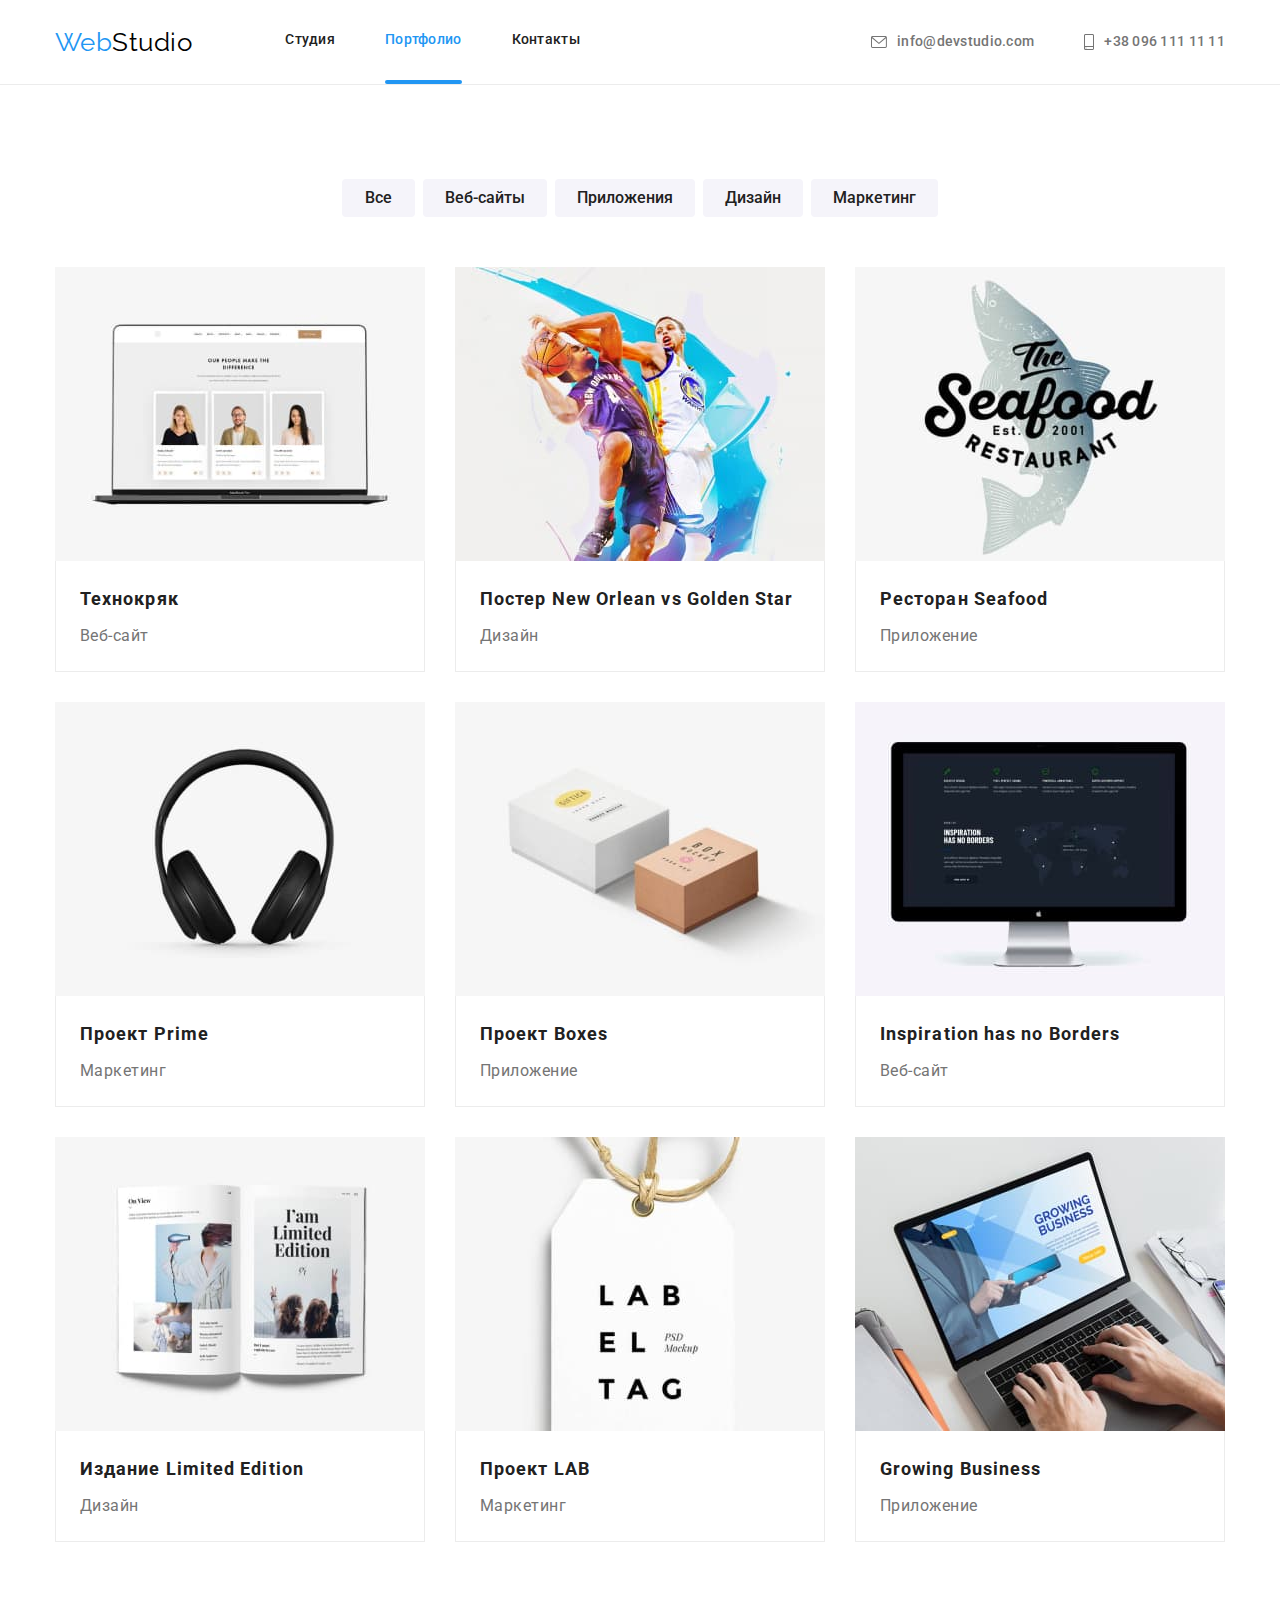
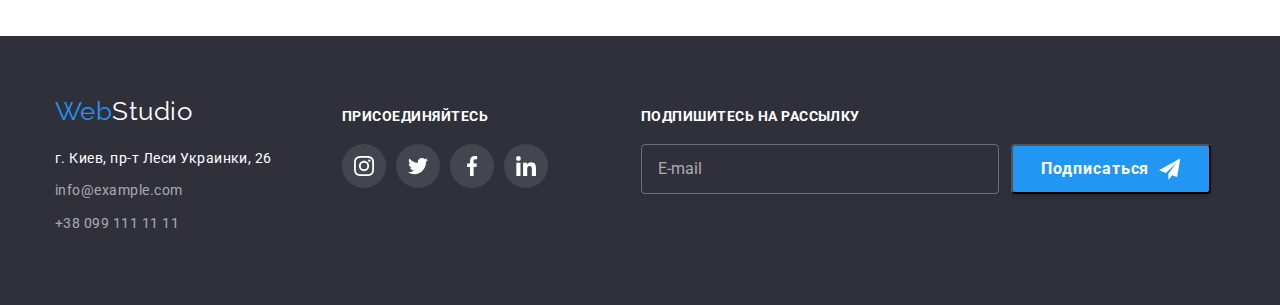
==== portfolio.html @ 1f120e7e "Добавляет исходные файлы и папки" ====
<!DOCTYPE html>
<html lang="ru">
<head>
    <meta charset="UTF-8">
    <meta http-equiv="X-UA-Compatible" content="IE=edge">
    <meta name="viewport" content="width=device-width, initial-scale=1.0">
    <title>Портфолио</title>
    <link href="https://fonts.googleapis.com/css2?family=Raleway:wght@700&family=Roboto:wght@400;500;700;900&display=swap" rel="stylesheet">
    <link rel="stylesheet" href="https://cdnjs.cloudflare.com/ajax/libs/modern-normalize/1.0.0/modern-normalize.min.css">
    <link rel="stylesheet" href="./css/styles.css">
</head>
<body>
    <!--Шапка сайта-->
    <header class="header">
        <div class="container top-line">
            <nav class="nav">
                <a href="./index.html" class="logo link">
                    Web<span class="accent">Studio</span>
                </a>
                <ul class="site-nav list">
                    <li class="item"><a class="link" href="./index.html">Студия</a></li>
                    <li class="item current"><a class="link current" href="./portfolio.html">Портфолио</a></li>
                    <li class="item"><a class="link" href="">Контакты</a></li>
                </ul>
            </nav>
            <ul class="contacs-nav list">
                <li class="item">
                    <a class="link" href="mailto:info@devstudio.com">
                        <svg class="envelope">
                            <use href="./images/icons.svg#icon-envelope"></use>
                        </svg>
                        info@devstudio.com
                    </a>
                </li>
                <li class="item">
                    <a class="link" href="tel:+380961111111">
                        <svg class="smartphone">
                            <use href="./images/icons.svg#icon-smartphone"></use>
                        </svg>
                        +38 096 111 11 11
                    </a>
                </li>
            </ul>
        </div>
    </header>
        <main>
            <section class="section section-portfolio">
                <div class="container">
                    <!--Фильтры-->
                    <ul class="list-buttons">
                        <li class="item"><button class="button-portfolio" type="button">Все</button></li>
                        <li class="item"><button class="button-portfolio" type="button">Веб-сайты</button></li>
                        <li class="item"><button class="button-portfolio" type="button">Приложения</button></li>
                        <li class="item"><button class="button-portfolio" type="button">Дизайн</button></li>
                        <li class="item"><button class="button-portfolio" type="button">Маркетинг</button></li>
                    </ul>
                    <!--Портфолио-->
                    <ul class="list-img">
                        <li class="item">
                            <div class="picture-and-overlay">
                                <img class="picture" src="./images/portfolio/img7.jpg" alt="Экран ноутбука с сайтом" width="370" height="294">
                                <p class="overlay">Технокряк это современная площадка распространения коронавируса. Компании используют эту платформу для цифрового шпионажа и атак на защищённые сервера конкурентов.</p>
                            </div>
                            <div class="title-text">
                                <h3 class="title">Технокряк</h3>
                                <p class="text">Веб-сайт</p>
                            </div>  
                        </li>
                        <li class="item">
                            <div class="picture-and-overlay">
                                <img class="picture" src="./images/portfolio/img8.jpg" alt="Постер" width="370" height="294"> 
                                <p class="overlay">Lorem ipsum, dolor sit amet consectetur adipisicing elit. Natus distinctio eaque cumque, eum necessitatibus architecto libero cupiditate, esse itaque optio, maxime fugit quaerat sint non dolore tenetur. Ipsum, mollitia magni?</p>
                            </div>
                            <div class="title-text">
                                <h3 class="title">Постер New Orlean vs Golden Star</h3>
                                <p class="text">Дизайн</p>
                            </div>
                        </li>
                        <li class="item">
                            <div class="picture-and-overlay">
                                <img class="picture" src="./images/portfolio/img9.jpg" alt="Логотип ресторана Seefood" width="370" height="294">
                                <p class="overlay">Lorem ipsum dolor sit amet consectetur adipisicing elit. Nostrum nisi eaque delectus consequuntur aliquam quam totam numquam mollitia? Eligendi eum consequatur ratione soluta deserunt commodi dolor sapiente tenetur. Aut, vitae!</p>
                            </div>
                            <div class="title-text">
                                <h3 class="title">Ресторан Seafood</h3>
                                <p class="text">Приложение</p>
                            </div>
                        </li>
                        <li class="item">
                            <div class="picture-and-overlay">
                                <img class="picture" src="./images/portfolio/img10.jpg" alt="Наушники" width="370" height="294">
                                <p class="overlay">Lorem ipsum dolor sit amet, consectetur adipisicing elit. Animi corporis sint quibusdam aut alias quidem, neque, obcaecati dolorem possimus vitae consequatur dolore mollitia porro reprehenderit inventore! Quam maxime consequatur et!</p>
                            </div>
                            <div class="title-text">
                                <h3 class="title">Проект Prime</h3>
                                <p class="text">Маркетинг</p>
                            </div>
                        </li>
                        <li class="item">
                            <div class="picture-and-overlay">
                                <img class="picture" src="./images/portfolio/img11.jpg" alt="Две коробки" width="370" height="294">
                                <p class="overlay">Lorem, ipsum dolor sit amet consectetur adipisicing elit. Officia animi quibusdam voluptatibus hic suscipit reiciendis consequatur. Facere, dolore. Assumenda, facere! Laborum molestias deserunt ea consequuntur, error nobis quo explicabo laboriosam!</p>
                            </div>
                            <div class="title-text">
                                <h3 class="title">Проект Boxes</h3>
                                <p class="text">Приложение</p>
                            </div>
                        </li>
                        <li class="item">
                            <div class="picture-and-overlay">
                                <img class="picture" src="./images/portfolio/img12.jpg" alt="Экран монитора с сайтом" width="370" height="294">
                                <p class="overlay">Lorem ipsum dolor sit amet consectetur adipisicing elit. Nisi ipsa maiores deserunt nostrum nihil aperiam iste earum, quisquam corrupti exercitationem esse laudantium ratione adipisci officia assumenda quasi eum, nesciunt explicabo.</p>
                            </div>
                            <div class="title-text">
                                <h3 class="title" lang="en">Inspiration has no Borders</h3>
                                <p class="text">Веб-сайт</p>
                            </div>
                        </li>
                        <li class="item">
                            <div class="picture-and-overlay">
                                <img  class="picture" src="./images/portfolio/img13.jpg" alt="Открытый журнал" width="370" height="294">
                                <p class="overlay">Lorem ipsum dolor sit amet consectetur, adipisicing elit. Suscipit sit perspiciatis aliquid a consectetur molestiae saepe eos, quis velit nostrum minima voluptas dignissimos obcaecati ipsum autem reiciendis recusandae possimus dolorem.</p>
                            </div>
                            <div class="title-text">
                                <h3 class="title">Издание Limited Edition</h3>
                                <p class="text">Дизайн</p>
                            </div>
                        </li>
                        <li class="item">
                            <div class="picture-and-overlay">
                                <img class="picture" src="./images/portfolio/img14.jpg" alt="Бирка с логотипом проекта LAB" width="370" height="294">
                                <p class="overlay">Lorem ipsum dolor sit amet, consectetur adipisicing elit. Error qui velit consequuntur cum quaerat blanditiis odio nam assumenda est vitae! Quasi, blanditiis totam laborum ea nobis libero alias. Veritatis, repellendus.</p>
                            </div>
                            <div class="title-text">
                                <h3 class="title">Проект LAB</h3>
                                <p class="text">Маркетинг</p>
                            </div>
                        </li>
                        <li class="item">
                            <div class="picture-and-overlay">
                                <img class="picture" src="./images/portfolio/img15.jpg" alt="Ноутбук с открытым приложением" width="370" height="294">
                                <p class="overlay">Lorem ipsum, dolor sit amet consectetur adipisicing elit. Fuga, repellat, similique eius eaque quisquam fugit unde quod ab nobis vitae eligendi minima quae excepturi ullam nulla! Earum dignissimos aut ad.</p>
                            </div>
                            <div class="title-text">
                                <h3 class="title">Growing Business</h3>
                                <p class="text">Приложение</p>
                            </div>
                        </li>
                    </ul>
                </div>
            </section>
        </main> 
        <footer class="site-footer">
            <div class="container">
                <div class="logo-address">
                    <a href="./index.html" class="logo-footer link">
                        Web<span class="accent">Studio</span>
                    </a>
                    <address>
                        <ul class="address list">
                            <li class="text">г. Киев, пр-т Леси Украинки, 26</li>
                            <li><a class="link" href="mailto:info@example.com">info@example.com</a></li>
                            <li><a class="link" href="tel:+380991111111">+38 099 111 11 11</a></li>
                        </ul>
                    </address>
                </div>    
                <div class="social-footer">
                    <p class="text">ПРИСОЕДИНЯЙТЕСЬ</p>
                    <ul class="list">
                        <li class="item-footer-social">
                            <a class="footer-social" href="">
                                <svg class="footer-social-icon">
                                    <use href="./images/icons.svg#icon-instagram"></use>
                                </svg>
                            </a>
                        </li>
                        <li class="item-footer-social">
                            <a class="footer-social" href="">
                                <svg class="footer-social-icon">
                                    <use href="./images/icons.svg#icon-twitter"></use>
                                </svg>
                            </a>
                        </li>
                        <li class="item-footer-social">
                            <a class="footer-social" href="">
                                <svg class="footer-social-icon">
                                    <use href="./images/icons.svg#icon-facebook"></use>
                                </svg>
                            </a>
                        </li>
                        <li class="item-footer-social">
                            <a class="footer-social" href="">
                                <svg class="footer-social-icon">
                                    <use href="./images/icons.svg#icon-linkedin"></use>
                                </svg>
                            </a>
                        </li>
                    </ul>
                </div>
                <div class="subscription">
                    <p class="text">ПОДПИШИТЕСЬ НА РАССЫЛКУ</p>
                    <form class="form-footer">
                        <input class="footer-input" type="email" name="email" placeholder="E-mail"/>
                        <button type="submit" class="button-footer-submit">Подписаться
                            <svg class="send" width="24px" height="24px">
                                <use href="./images/icons.svg#icon-send"></use>
                            </svg>
                        </button>
                    </form> 
                </div>
            </div>
        </footer>
</body>
</html>
---- css/styles.css ----
:root {
    --title-text-color: #212121;
    --primary-text-color: #757575;
}
body {
    background: #FFFFFF;
    color: var(--primary-text-color);
    font-family: Roboto, sans-serif; 
    letter-spacing: 0.03em;
}
.link {
    text-decoration: none;
}
.list, .list-buttons, .list-img {
    padding: 0;
    margin: 0;
    list-style: none;
}
.container{
    width: 1200px;
    padding-left: 15px;
    padding-right: 15px;
    margin-left: auto;
    margin-right: auto;
}
.header{
    border-bottom: 1px solid #ECECEC;
}
.visualy-hidden {
    position: absolute !important;
    clip: rect(1px 1px 1px 1px);
    clip: rect(1px, 1px, 1px, 1px);
    padding: 0 !important;
    border: 0 !important;
    height: 1px !important;
    width: 1px !important;
    overflow: hidden; 
}
/*Логотип */
.logo {
    margin-right: 93px;
    
    color: #2196F3;
    font-family: Raleway, sans-serif;
    font-size: 26px;
    line-height: 1.19;
}
.logo .accent{
    color: #000000;
}
/* Навигация сайта */
.top-line, .nav {
    display: flex;
    align-items: center;
}
.site-nav,
.contacs-nav {
    display: flex;
    margin-left: auto;
}
.site-nav .item:not(:last-child),
.contacs-nav .item:not(:last-child) {
    margin-right: 50px;
}
.site-nav .link{
    display: block;
    padding-top: 32px;
    padding-bottom: 32px;

    color: var(--title-text-color);
    font-weight: 500;
    font-size: 14px;
    line-height: 1.14;
    letter-spacing: 0.02em;

    transition: color 250ms cubic-bezier(0.4, 0, 0.2, 1);
}
.contacs-nav .link {
    display: flex;
    align-items: center;
    padding-top: 32px;
    padding-bottom: 32px;

    color: var(--primary-text-color);
    font-weight: 500;
    font-size: 14px;
    line-height: 1.14;
    letter-spacing: 0.02em;

    transition: color 250ms cubic-bezier(0.4, 0, 0.2, 1);
}
.envelope{
    width: 16px;
    height: 12px;
    margin-right: 10px;
    fill: #757575;
    transition: fill 250ms cubic-bezier(0.4, 0, 0.2, 1);
}
.smartphone{
    width: 10px;
    height: 16px;
    margin-right: 10px;
    fill: #757575;
    transition: fill 250ms cubic-bezier(0.4, 0, 0.2, 1);
}
.contacs-nav .link:hover .envelope,
.contacs-nav .link:focus .envelope,
.contacs-nav .link:hover .smartphone,
.contacs-nav .link:focus .smartphone {
    fill: #2196F3;
}
.site-nav .link:hover,
.site-nav .link:focus,
.contacs-nav .link:hover,
.contacs-nav .link:focus { 
    color: #2196F3;
}
.item.current::after{
    content: "";
    display: block;

    height: 4px;
    background: #2196F3;
    border-radius: 2px;
}
.site-nav .link.current {
    color: #2196F3;
} 
/* Герой */
.hero {
    background-color: #C4C4C4;
    height: 600px;
    max-width: 1600px;
    text-align: center;
    margin-left: auto;
    margin-right: auto;
    padding-top: 200px;
    padding-bottom: 200px;
    background-image: linear-gradient(
        to right,
        rgba(47, 48, 58, 0.4),
        rgba(47, 48, 58, 0.4)
    ), url(../images/hero.jpg);
    
    background-position: center;
    background-repeat: no-repeat;
    background-size: cover;
}
.hero-title {
    color: #FFFFFF;
    font-weight: 900;
    font-size: 44px;
    line-height: 1.36;
    letter-spacing: 0.06em;
    text-transform: uppercase;
    margin-top: 0px;
    margin-bottom: 30px;
}
/* Секции */
.section{
    padding-top: 94px;
    padding-bottom: 94px;
}
/* Секции главной страницы */
.section-features{
    padding-bottom: 47px;
}
.section-job{
    padding-top: 47px;
}
.section-features .list,
.section-job .list,
.section-team .list,
.section-clients .list{
    display: flex;
}
.section-features .item:not(:last-child),
.section-job .item:not(:last-child),
.section-team .item:not(:last-child),
.section-clients .item:not(:last-child)  {
        margin-right: 30px;
}
.section-features .icon{
    height: 120px;
    background-color: #F5F4FA;
    border-radius: 4px;
    margin-right: 0;
    margin-bottom: 30px;
}
.icon {
    display: flex;
    justify-content: center;
    align-items: center;
}
.icon-img{
    width: 70px;
    height: 70px;
}
.section-features .title {
    color: var(--title-text-color);
    font-weight: 700;
    font-size: 14px;
    line-height: 1.14;
    text-transform: uppercase;
    margin-top: 0px;
    margin-bottom: 10px;
}
.section-features .text{
    font-size: 14px;
    line-height: 1.71;
    margin-top: 0px;
    margin-bottom: 0px;
}
.picture, .foto{
    display: block;
}
.section-job .title,
.section-team .title,
.section-clients .title{
    color: var(--title-text-color);
    font-size: 36px;
    line-height: 1.17;
    text-align: center;
    margin-top: 0px;
    margin-bottom: 50px;
}
.section-job .item {
    position: relative;
}
.section-job .description-job {
    width: 370px;
    background: rgba(47, 48, 58, 0.8);
    position: absolute;
    bottom: 0; 
}
.description-job .title {
    color: #FFFFFF;
    font-weight: 700;
    font-size: 14px;
    line-height: 1.14;
    text-transform: uppercase;
    text-align: center;
    padding-top: 27px;
    padding-bottom: 27px;
    margin-bottom: 0;
}
.section-team { 
    background-color: #F5F4FA;
}
.section-team .item {
    background-color: #FFFFFF;
    box-shadow: 0px 1px 3px rgba(0, 0, 0, 0.12), 0px 1px 1px rgba(0, 0, 0, 0.14), 0px 2px 1px rgba(0, 0, 0, 0.2);
    border-radius: 0px 0px 4px 4px;
}
.description-foto{
    padding-top: 30px;
    padding-bottom: 30px;
}
.section-team .name{
    color: var(--title-text-color);
    font-weight: 500;
    font-size: 16px;
    line-height: 1.19;
    margin-top: 0px;
    margin-bottom: 10px;
    text-align: center;
}
.section-team .text{
    font-size: 16px;
    line-height: 1.19;
    margin-top: 0px;
    margin-bottom: 16px;
    text-align: center;
}
.description-foto .list {
    display: flex;
    justify-content: center;
}
.social{
    display: inline-flex;
    justify-content: center;
    align-items: center;
    width: 44px;
    height: 44px;
    border-radius: 50%;

    transition: background-color 250ms cubic-bezier(0.4, 0, 0.2, 1);
}
.social-icon {
    width: 20px;
    height: 20px;
    fill: #AFB1B8;

    transition: fill 250ms cubic-bezier(0.4, 0, 0.2, 1);
}
.item-social:not(:last-child) {
    margin-right: 10px;
}
.social:hover,
.social:focus{
    background-color: #2196F3;
}
.social:hover .social-icon,
.social:focus .social-icon {
    fill: #FFFFFF;
}
.section-clients .item{
    width: 170px;
    height: 92px;

    border: 1px solid #AFB1B8;
    box-sizing: border-box;
    border-radius: 4px;

    display: flex;
    justify-content: center;
    align-items: center;

    transition: fill 250ms cubic-bezier(0.4, 0, 0.2, 1),
    border 250ms cubic-bezier(0.4, 0, 0.2, 1);
}
.section-clients .link {
    display: flex;
    justify-content: center;
    align-items: center;
    width: 170px;
    height: 92px;
}
.section-clients .icon-logo{
    width: 106px;
    height: 60px;
    fill: #AFB1B8;

    transition: fill 250ms cubic-bezier(0.4, 0, 0.2, 1);
}
.section-clients .item:hover,
.section-clients .item:focus {
    border: 1px solid #2196F3;
    fill: #2196F3;
}
.section-clients .link:hover .icon-logo,
.section-clients .link:focus .icon-logo {
    fill: #2196F3;
}
/* Секции страницы Порфолио */
.list-buttons {
    display: flex;
    justify-content: center;
    margin-bottom: 50px;
}
.list-buttons .item:not(:last-child) {
    margin-right: 8px;
}
.list-img {
    display: flex;
    flex-wrap: wrap;
    margin-left: -30px;
    margin-top: -30px; 
}
.list-img .item {
    width: 370px;
    flex-basis: calc(100% / 3 - 30px);
    margin-left: 30px;
    margin-top: 30px;
    transition: box-shadow 250ms cubic-bezier(0.4, 0, 0.2, 1);
}
.list-img .item:hover {
    box-shadow: 0px 4px 4px rgba(0, 0, 0, 0.25);
}
.title-text{
    border: 1px solid #ECECEC;
    border-top: 0;
    padding: 20px 24px 20px 24px;
}
.section-portfolio .title{
    color: var(--title-text-color);
    font-size: 18px;
    line-height: 2;
    letter-spacing: 0.06em;
    margin-top: 0;
    margin-bottom: 4px;
}
.section-portfolio .text{
    font-size: 16px;
    line-height: 1.87;
    margin-top: 0px;
    margin-bottom: 0;
}
.picture-and-overlay {
    position: relative;
    overflow: hidden;
}
.overlay {
    position: absolute;
    top: 0;
    left: 0;
    background: rgba(33, 150, 243, 0.9);
    font-size: 18px;
    line-height: 1.56;
    color: #FFFFFF;
    width: 100%;
    height: 100%;
    padding: 63px 24px;
    margin: 0;
    overflow: auto;
    opacity: 0;
    transform: translateY(100%);
    transition: transform 250ms cubic-bezier(0.4, 0, 0.2, 1);
}
.list-img .item:hover .overlay {
    transform: translateY(0%);
    opacity: 1;
}   
/* Кнопки */
.button {
    cursor: pointer;
    color: #FFFFFF;
    background-color: #2196F3;
    font-weight: 700;
    font-size: 16px;
    line-height: 1.87;
    letter-spacing: 0.06em;
    border: 0px;
    box-shadow: 0px 4px 4px rgba(0, 0, 0, 0.15);
    border-radius: 4px;
    padding: 10px 32px;
    min-width: 200px;

    transition: background-color 250ms cubic-bezier(0.4, 0, 0.2, 1);
}
.button:hover,
.button:focus {
    background-color:  #188CE8;
}
.button-portfolio {
    cursor: pointer;
    color: var(--title-text-color);
    background-color: #F5F4FA;
    font-family: inherit;
    font-weight: 500;
    font-size: 16px;
    line-height: 1.62;
    text-align: center;
    border: 0px;
    border-radius: 4px;
    padding: 6px 22px;
    min-width: 73px;

    transition: background-color 250ms cubic-bezier(0.4, 0, 0.2, 1),
    color 250ms cubic-bezier(0.4, 0, 0.2, 1),
    box-shadow 250ms cubic-bezier(0.4, 0, 0.2, 1);
}
.button-portfolio:hover,
.button-portfolio:focus{
    background-color: #2196F3;
    color: #FFFFFF;
    box-shadow: 0px 3px 1px rgba(0, 0, 0, 0.1), 0px 1px 2px rgba(0, 0, 0, 0.08), 0px 2px 2px rgba(0, 0, 0, 0.12);
}
.button-footer-submit {
    cursor: pointer;
    display: flex;
    align-items: center;
    margin-left: 12px;
    padding: 10px 28px;
    width: 200px;
    height: 50px;
    font-weight: bold;
    font-size: 16px;
    line-height: 1.87;
    letter-spacing: 0.06em;
    text-align: center;
    color: #FFFFFF;
    background: #2196F3;
    box-shadow: 0px 4px 4px rgba(0, 0, 0, 0.15);
    border-radius: 4px;
    min-width: 200px;
}
.button-footer-submit .send {
    margin-left: 10px;
}
.modal-form-button {
    align-self: center;
    width: 200px;
    height: 50px;
    background: #2196F3;
    border-radius: 4px;
    border: 0;

    font-weight: bold;
    font-size: 16px;
    line-height: 1.87;
    letter-spacing: 0.06em;
    color: #FFFFFF;
}
.modal-form-button:hover {
    cursor: pointer;
    background: #188CE8;
    box-shadow: 0px 4px 4px rgba(0, 0, 0, 0.15);
}
/* Подвал */
.site-footer {
    background-color: #2F303A;
    padding-top: 60px;
    padding-bottom: 60px;
}
.logo-footer{
    color: #2196F3;
    font-family: Raleway;
    font-size: 26px;
    line-height: 1.19;
    display: inline-block;
    margin-bottom: 20px;
}
.logo-footer .accent{
    color: #FFFFFF;
}
.address .text{
    color: #FFFFFF;
    font-style: normal;
    font-size: 14px;
    line-height: 1.71;
    margin-bottom: 9px;
}
.address .link {
    color: #FFFFFF99;
    font-style: normal;
    font-size: 14px;
    line-height: 1.71;
    display: inline-block;
    margin-bottom: 9px;

    transition: color 250ms cubic-bezier(0.4, 0, 0.2, 1);
}
.address .last{
    margin-bottom: 0px;
}
.address .link:hover,
.address .link:focus { 
    color: #2196F3;
}
.site-footer .container{
    display: flex;
    align-items: flex-start;
}
.logo-address{
    margin-right: 70px;
}
.social-footer {
    margin-right: 93px;
}
.social-footer .text,
.subscription .text {
    font-weight: bold;
    font-size: 14px;
    line-height: 16px;
    text-transform: uppercase;
    color: #FFFFFF;
    margin-top: 12px;
    margin-bottom: 20px;
}
.social-footer .list{
    display: flex;
    justify-content: center;
    align-items: center;
}
.item-footer-social:not(:last-child) {
    margin-right: 10px;
}
.footer-social{
    display: inline-flex;
    justify-content: center;
    align-items: center;
    width: 44px;
    height: 44px;
    border-radius: 50%;
    background: rgba(255, 255, 255, 0.1);

    transition: background-color 250ms cubic-bezier(0.4, 0, 0.2, 1);
}
.footer-social-icon {
    width: 20px;
    height: 20px;
    fill: #FFFFFF;
}
.footer-social:hover,
.footer-social:focus{
    background-color: #2196F3;
}
.form-footer {
    display: flex;
}
.footer-input {
    color: white;
    width: 358px;
    height: 50px;
    border: 1px solid rgba(255, 255, 255, 0.3);
    border-radius: 4px;
    background-color: transparent;
    padding-top: 15px;
    padding-left: 16px;
    padding-bottom: 15px;
}
.footer-input::placeholder {
    color: rgba(255, 255, 255, 0.6);
    font-size: 16px;
    line-height: 1.25;
}
/* Модальное окно */
.backdrop {
    position: fixed;
    top: 0;
    left: 0;
    width: 100vw;
    height: 100vh;
    z-index: 100;
    background: rgba(0, 0, 0, 0.2);
    opacity: 0;
    visibility: hidden;
    pointer-events: none;

    transition: opacity 250ms linear,
    visibility 250ms linear;
} 
.is-hidden {
    opacity: 1;
    visibility: visible;
    pointer-events: auto;
}
.modal-window {
    position: absolute;
    top: 50%;
    left: 50%;
    transform: translate(-50%, -50%);
    width: 528px;
    height: 581px;
    background: #FFFFFF;
    box-shadow: 0px 1px 3px rgba(0, 0, 0, 0.12), 0px 1px 1px rgba(0, 0, 0, 0.14), 0px 2px 1px rgba(0, 0, 0, 0.2);
    border-radius: 4px;
    padding: 40px;
}   
.modal-button {
    position: absolute;
    top: 8px;
    right: 8px;
    width: 30px;
    height: 30px;
    background: #FFFFFF;
    border: 1px solid rgba(0, 0, 0, 0.1);
    border-radius: 50%;
    box-sizing: border-box;
    padding: 0;
}
.modal-button:hover {
    cursor: pointer;
}
.icon-close {
    position: absolute;
    top: 50%;
    left: 50%;
    transform: translate(-50%, -50%);

    transition: fill 250ms cubic-bezier(0.4, 0, 0.2, 1);
}
.modal-button:hover .icon-close {
    fill:  #2196F3;
}
.modal-window-text {
    font-weight: bold;
    font-size: 20px;
    line-height: 1.15;
    text-align: center;
    color: #212121;
    margin-top: 0;
    margin-bottom: 12px;
}
.modal-form {
    display: flex;
    flex-direction: column;
}
.modal-label {
    font-size: 12px;
    line-height: 1.17;
    color: #757575;
    margin-bottom: 10px;
}
.modal-input-and-icon {
    position: relative;
    display: block;
    margin-top: 4px;
}
.modal-input {
    width: 100%;
    height: 40px;
    border: 1px solid rgba(33, 33, 33, 0.2);
    border-radius: 4px;
    padding-left: 42px;

    transition: border-color 250ms cubic-bezier(0.4, 0, 0.2, 1);
}
.modal-input:focus {
    border-color: #2196F3;
    outline: none;
}
.modal-icon {
    position: absolute;
    top: 50%;
    left: 15px;
    transform: translateY(-50%);

    transition: fill 250ms cubic-bezier(0.4, 0, 0.2, 1);
}
.modal-input:focus + .modal-icon {
    fill: #2196F3;
}
/* Валидация
.modal-input:required:focus:valid {
    border-color: green;
}
.modal-input:required:focus:invalid {
    border-color: red;
}*/
.modal-message {
    width: 100%;
    height: 120px;
    border: 1px solid rgba(33, 33, 33, 0.2);
    border-radius: 4px;
    resize: none;
    padding: 12px 16px;
    margin-top: 4px;
}
.modal-message::placeholder {
    font-size: 14px;
    line-height: 1.14;
    letter-spacing: 0.01em;
    color: rgba(117, 117, 117, 0.5);
}
.modal-message:focus {
    border-color: #2196F3;
    outline: none;
}
.modal-label-checkbox {
    position: relative;
    cursor: pointer;
    margin-top: 10px;
    margin-bottom: 20px;
    margin-right: auto;
    margin-left: auto;

    font-size: 14px;
    line-height: 1.71;
    color: #757575;

}
.checkbox-square {
    display: inline-block;
    vertical-align: middle;

    transition: opacity 250ms cubic-bezier(0.4, 0, 0.2, 1),
    fill 250ms cubic-bezier(0.4, 0, 0.2, 1);
}
.checkbox-mark {
    position: absolute;
    top: 50%;
    transform: translateY(-50%);
    left: 0;
    opacity: 0;
    margin-right: 7px;

    transition: opacity 250ms cubic-bezier(0.4, 0, 0.2, 1);
} 
.modal-checkbox:checked + .modal-label-checkbox>.checkbox-mark {
    opacity: 1;
}

.modal-checkbox:checked + .modal-label-checkbox>.checkbox-square {
    opacity: 0;
}
.modal-checkbox:focus + .modal-label-checkbox>.checkbox-square {
    fill: #2196F3;
}
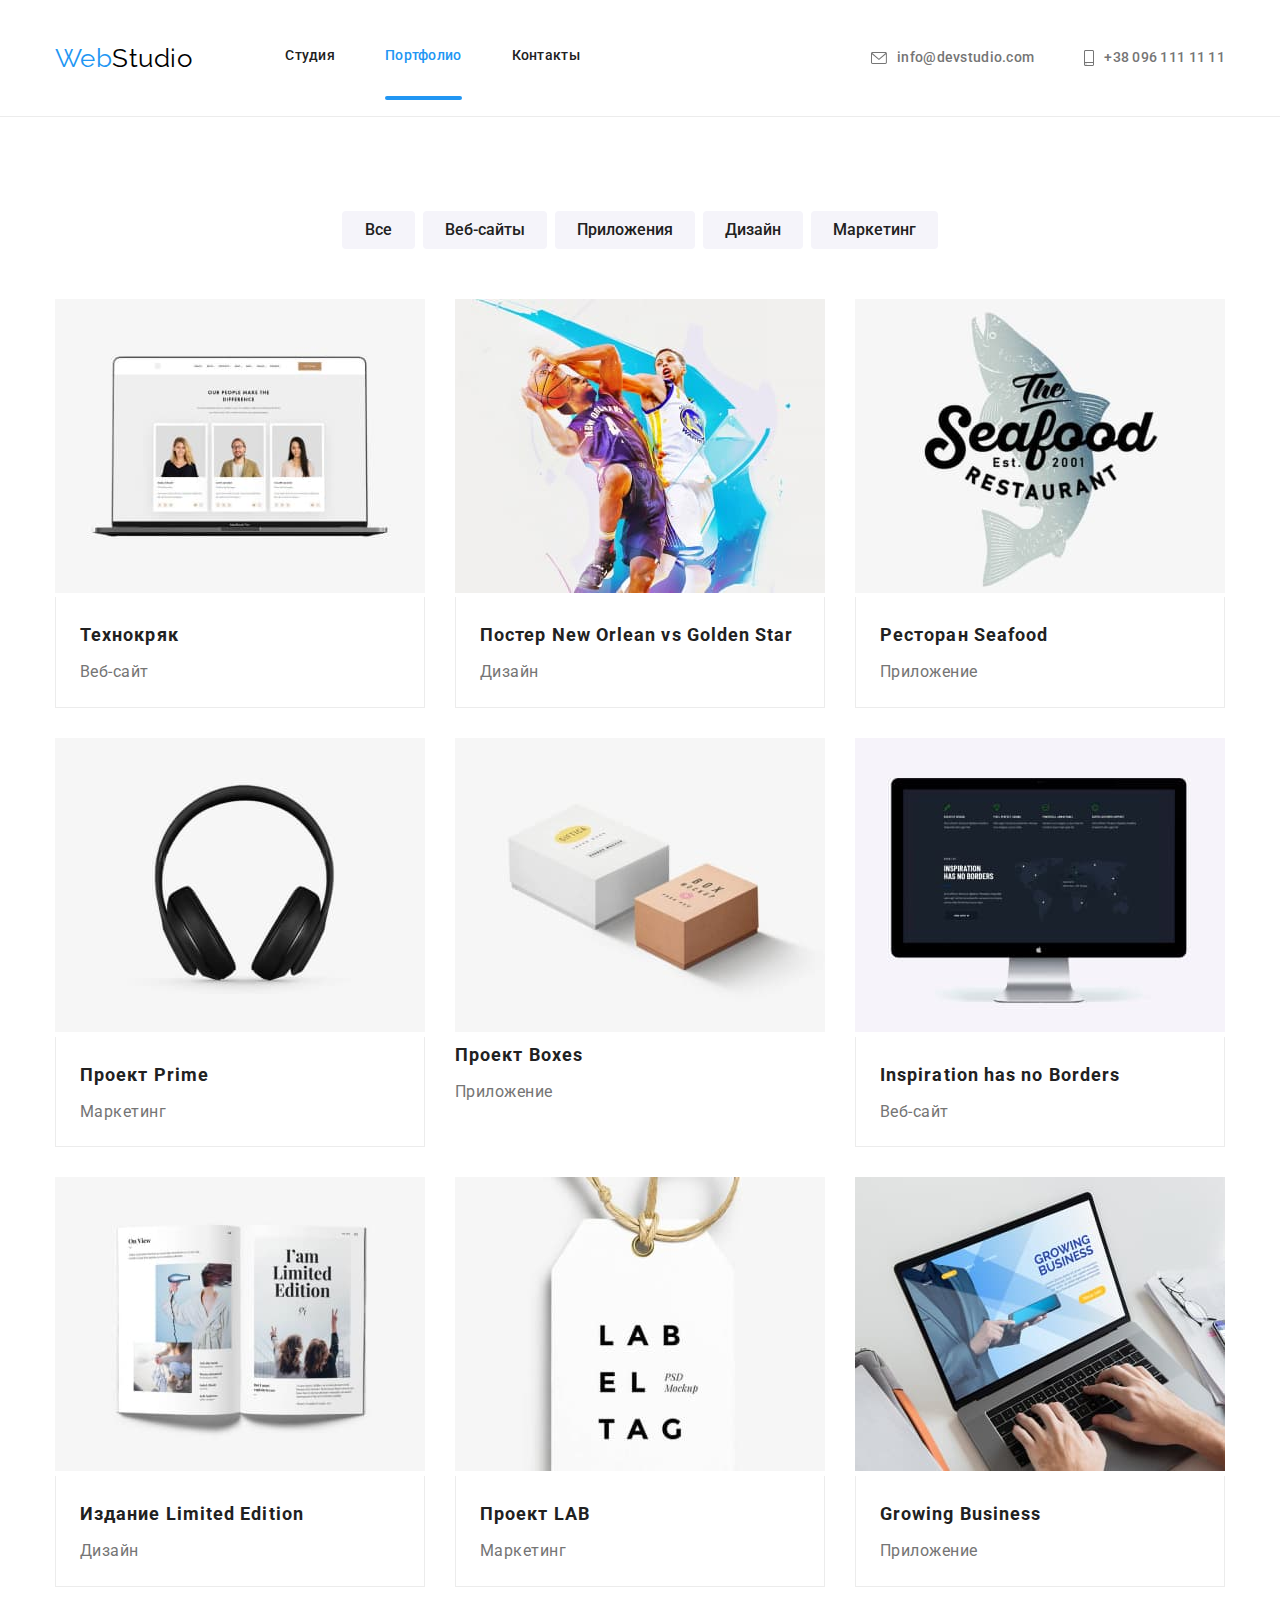
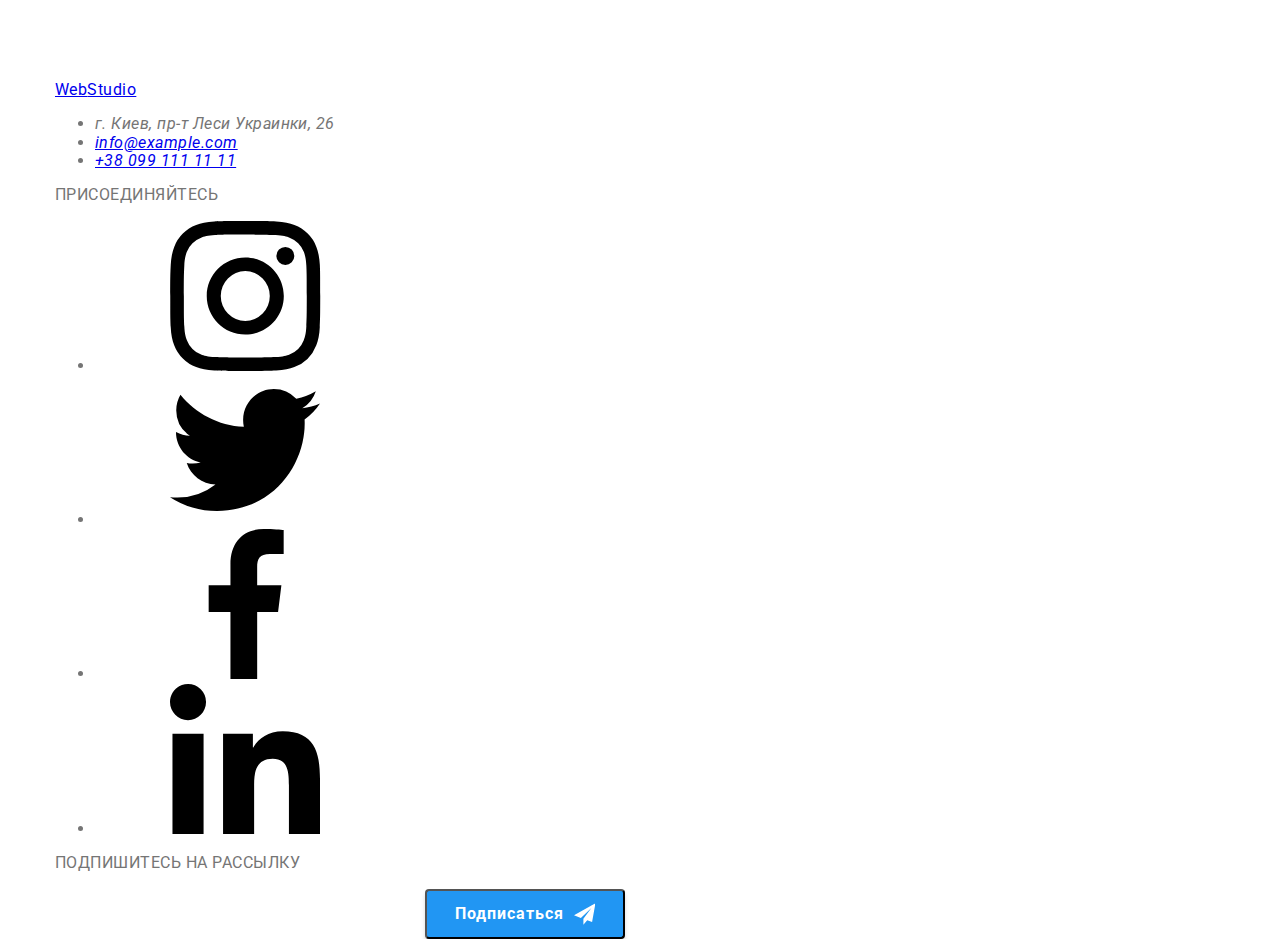
==== commit b5e5d70a: "Добавляет методологию БЄМ" ====
--- a/portfolio.html
+++ b/portfolio.html
@@ -12,29 +12,29 @@
 <body>
     <!--Шапка сайта-->
     <header class="header">
-        <div class="container top-line">
-            <nav class="nav">
-                <a href="./index.html" class="logo link">
-                    Web<span class="accent">Studio</span>
+        <div class="container header__container">
+            <nav class="header__nav">
+                <a href="./index.html" class="header__logo">
+                    Web<span class="header__logo--accent">Studio</span>
                 </a>
-                <ul class="site-nav list">
-                    <li class="item"><a class="link" href="./index.html">Студия</a></li>
-                    <li class="item current"><a class="link current" href="./portfolio.html">Портфолио</a></li>
-                    <li class="item"><a class="link" href="">Контакты</a></li>
+                <ul class="header__list">
+                    <li class="header__item"><a class="header__link" href="./index.html">Студия</a></li>
+                    <li class="header__item header__item--current"><a class="header__link header__link--current" href="./portfolio.html">Портфолио</a></li>
+                    <li class="header__item"><a class="header__link" href="">Контакты</a></li>
                 </ul>
             </nav>
-            <ul class="contacs-nav list">
-                <li class="item">
-                    <a class="link" href="mailto:info@devstudio.com">
-                        <svg class="envelope">
+            <ul class="header__list">
+                <li class="header__item">
+                    <a class="header__link header__link--color" href="mailto:info@devstudio.com">
+                        <svg class="header-icon">
                             <use href="./images/icons.svg#icon-envelope"></use>
                         </svg>
                         info@devstudio.com
                     </a>
                 </li>
-                <li class="item">
-                    <a class="link" href="tel:+380961111111">
-                        <svg class="smartphone">
+                <li class="header__item">
+                    <a class="header__link header__link--color" href="tel:+380961111111">
+                        <svg class="header-icon header-icon--size">
                             <use href="./images/icons.svg#icon-smartphone"></use>
                         </svg>
                         +38 096 111 11 11
@@ -44,106 +44,106 @@
         </div>
     </header>
         <main>
-            <section class="section section-portfolio">
+            <section class="section-portfolio">
                 <div class="container">
                     <!--Фильтры-->
-                    <ul class="list-buttons">
-                        <li class="item"><button class="button-portfolio" type="button">Все</button></li>
-                        <li class="item"><button class="button-portfolio" type="button">Веб-сайты</button></li>
-                        <li class="item"><button class="button-portfolio" type="button">Приложения</button></li>
-                        <li class="item"><button class="button-portfolio" type="button">Дизайн</button></li>
-                        <li class="item"><button class="button-portfolio" type="button">Маркетинг</button></li>
+                    <ul class="section-portfolio__list-buttons">
+                        <li class="section-portfolio__item--indent"><button class="section-portfolio__button" type="button">Все</button></li>
+                        <li class="section-portfolio__item--indent"><button class="section-portfolio__button" type="button">Веб-сайты</button></li>
+                        <li class="section-portfolio__item--indent"><button class="section-portfolio__button" type="button">Приложения</button></li>
+                        <li class="section-portfolio__item--indent"><button class="section-portfolio__button" type="button">Дизайн</button></li>
+                        <li class="section-portfolio__item--indent"><button class="section-portfolio__button" type="button">Маркетинг</button></li>
                     </ul>
                     <!--Портфолио-->
-                    <ul class="list-img">
-                        <li class="item">
-                            <div class="picture-and-overlay">
-                                <img class="picture" src="./images/portfolio/img7.jpg" alt="Экран ноутбука с сайтом" width="370" height="294">
-                                <p class="overlay">Технокряк это современная площадка распространения коронавируса. Компании используют эту платформу для цифрового шпионажа и атак на защищённые сервера конкурентов.</p>
-                            </div>
-                            <div class="title-text">
-                                <h3 class="title">Технокряк</h3>
-                                <p class="text">Веб-сайт</p>
+                    <ul class="section-portfolio__list">
+                        <li class="section-portfolio__item">
+                            <div class="section-portfolio__div--position">
+                                <img class="section-portfolio__picture" src="./images/portfolio/img7.jpg" alt="Экран ноутбука с сайтом" width="370" height="294">
+                                <p class="section-portfolio__overlay">Технокряк это современная площадка распространения коронавируса. Компании используют эту платформу для цифрового шпионажа и атак на защищённые сервера конкурентов.</p>
+                            </div>
+                            <div class="section-portfolio__div">
+                                <h3 class="section-portfolio__title">Технокряк</h3>
+                                <p class="section-portfolio__text">Веб-сайт</p>
                             </div>  
                         </li>
-                        <li class="item">
-                            <div class="picture-and-overlay">
-                                <img class="picture" src="./images/portfolio/img8.jpg" alt="Постер" width="370" height="294"> 
-                                <p class="overlay">Lorem ipsum, dolor sit amet consectetur adipisicing elit. Natus distinctio eaque cumque, eum necessitatibus architecto libero cupiditate, esse itaque optio, maxime fugit quaerat sint non dolore tenetur. Ipsum, mollitia magni?</p>
-                            </div>
-                            <div class="title-text">
-                                <h3 class="title">Постер New Orlean vs Golden Star</h3>
-                                <p class="text">Дизайн</p>
-                            </div>
-                        </li>
-                        <li class="item">
-                            <div class="picture-and-overlay">
-                                <img class="picture" src="./images/portfolio/img9.jpg" alt="Логотип ресторана Seefood" width="370" height="294">
-                                <p class="overlay">Lorem ipsum dolor sit amet consectetur adipisicing elit. Nostrum nisi eaque delectus consequuntur aliquam quam totam numquam mollitia? Eligendi eum consequatur ratione soluta deserunt commodi dolor sapiente tenetur. Aut, vitae!</p>
-                            </div>
-                            <div class="title-text">
-                                <h3 class="title">Ресторан Seafood</h3>
-                                <p class="text">Приложение</p>
-                            </div>
-                        </li>
-                        <li class="item">
-                            <div class="picture-and-overlay">
-                                <img class="picture" src="./images/portfolio/img10.jpg" alt="Наушники" width="370" height="294">
-                                <p class="overlay">Lorem ipsum dolor sit amet, consectetur adipisicing elit. Animi corporis sint quibusdam aut alias quidem, neque, obcaecati dolorem possimus vitae consequatur dolore mollitia porro reprehenderit inventore! Quam maxime consequatur et!</p>
-                            </div>
-                            <div class="title-text">
-                                <h3 class="title">Проект Prime</h3>
-                                <p class="text">Маркетинг</p>
-                            </div>
-                        </li>
-                        <li class="item">
-                            <div class="picture-and-overlay">
-                                <img class="picture" src="./images/portfolio/img11.jpg" alt="Две коробки" width="370" height="294">
-                                <p class="overlay">Lorem, ipsum dolor sit amet consectetur adipisicing elit. Officia animi quibusdam voluptatibus hic suscipit reiciendis consequatur. Facere, dolore. Assumenda, facere! Laborum molestias deserunt ea consequuntur, error nobis quo explicabo laboriosam!</p>
-                            </div>
-                            <div class="title-text">
-                                <h3 class="title">Проект Boxes</h3>
-                                <p class="text">Приложение</p>
-                            </div>
-                        </li>
-                        <li class="item">
-                            <div class="picture-and-overlay">
-                                <img class="picture" src="./images/portfolio/img12.jpg" alt="Экран монитора с сайтом" width="370" height="294">
-                                <p class="overlay">Lorem ipsum dolor sit amet consectetur adipisicing elit. Nisi ipsa maiores deserunt nostrum nihil aperiam iste earum, quisquam corrupti exercitationem esse laudantium ratione adipisci officia assumenda quasi eum, nesciunt explicabo.</p>
-                            </div>
-                            <div class="title-text">
-                                <h3 class="title" lang="en">Inspiration has no Borders</h3>
-                                <p class="text">Веб-сайт</p>
-                            </div>
-                        </li>
-                        <li class="item">
-                            <div class="picture-and-overlay">
-                                <img  class="picture" src="./images/portfolio/img13.jpg" alt="Открытый журнал" width="370" height="294">
-                                <p class="overlay">Lorem ipsum dolor sit amet consectetur, adipisicing elit. Suscipit sit perspiciatis aliquid a consectetur molestiae saepe eos, quis velit nostrum minima voluptas dignissimos obcaecati ipsum autem reiciendis recusandae possimus dolorem.</p>
-                            </div>
-                            <div class="title-text">
-                                <h3 class="title">Издание Limited Edition</h3>
-                                <p class="text">Дизайн</p>
-                            </div>
-                        </li>
-                        <li class="item">
-                            <div class="picture-and-overlay">
-                                <img class="picture" src="./images/portfolio/img14.jpg" alt="Бирка с логотипом проекта LAB" width="370" height="294">
-                                <p class="overlay">Lorem ipsum dolor sit amet, consectetur adipisicing elit. Error qui velit consequuntur cum quaerat blanditiis odio nam assumenda est vitae! Quasi, blanditiis totam laborum ea nobis libero alias. Veritatis, repellendus.</p>
-                            </div>
-                            <div class="title-text">
-                                <h3 class="title">Проект LAB</h3>
-                                <p class="text">Маркетинг</p>
-                            </div>
-                        </li>
-                        <li class="item">
-                            <div class="picture-and-overlay">
-                                <img class="picture" src="./images/portfolio/img15.jpg" alt="Ноутбук с открытым приложением" width="370" height="294">
-                                <p class="overlay">Lorem ipsum, dolor sit amet consectetur adipisicing elit. Fuga, repellat, similique eius eaque quisquam fugit unde quod ab nobis vitae eligendi minima quae excepturi ullam nulla! Earum dignissimos aut ad.</p>
-                            </div>
-                            <div class="title-text">
-                                <h3 class="title">Growing Business</h3>
-                                <p class="text">Приложение</p>
+                        <li class="section-portfolio__item">
+                            <div class="section-portfolio__div--position">
+                                <img class="section-portfolio__picture" src="./images/portfolio/img8.jpg" alt="Постер" width="370" height="294"> 
+                                <p class="section-portfolio__overlay">Lorem ipsum, dolor sit amet consectetur adipisicing elit. Natus distinctio eaque cumque, eum necessitatibus architecto libero cupiditate, esse itaque optio, maxime fugit quaerat sint non dolore tenetur. Ipsum, mollitia magni?</p>
+                            </div>
+                            <div class="section-portfolio__div">
+                                <h3 class="section-portfolio__title">Постер New Orlean vs Golden Star</h3>
+                                <p class="section-portfolio__text">Дизайн</p>
+                            </div>
+                        </li>
+                        <li class="section-portfolio__item">
+                            <div class="section-portfolio__div--position">
+                                <img class="section-portfolio__picture" src="./images/portfolio/img9.jpg" alt="Логотип ресторана Seefood" width="370" height="294">
+                                <p class="section-portfolio__overlay">Lorem ipsum dolor sit amet consectetur adipisicing elit. Nostrum nisi eaque delectus consequuntur aliquam quam totam numquam mollitia? Eligendi eum consequatur ratione soluta deserunt commodi dolor sapiente tenetur. Aut, vitae!</p>
+                            </div>
+                            <div class="section-portfolio__div">
+                                <h3 class="section-portfolio__title">Ресторан Seafood</h3>
+                                <p class="section-portfolio__text">Приложение</p>
+                            </div>
+                        </li>
+                        <li class="section-portfolio__item">
+                            <div class="section-portfolio__div--position">
+                                <img class="section-portfolio__picture" src="./images/portfolio/img10.jpg" alt="Наушники" width="370" height="294">
+                                <p class="section-portfolio__overlay">Lorem ipsum dolor sit amet, consectetur adipisicing elit. Animi corporis sint quibusdam aut alias quidem, neque, obcaecati dolorem possimus vitae consequatur dolore mollitia porro reprehenderit inventore! Quam maxime consequatur et!</p>
+                            </div>
+                            <div class="section-portfolio__div">
+                                <h3 class="section-portfolio__title">Проект Prime</h3>
+                                <p class="section-portfolio__text">Маркетинг</p>
+                            </div>
+                        </li>
+                        <li class="section-portfolio__item">
+                            <div class="section-portfolio__div--position">
+                                <img class="section-portfolio__picture" src="./images/portfolio/img11.jpg" alt="Две коробки" width="370" height="294">
+                                <p class="section-portfolio__overlay">Lorem, ipsum dolor sit amet consectetur adipisicing elit. Officia animi quibusdam voluptatibus hic suscipit reiciendis consequatur. Facere, dolore. Assumenda, facere! Laborum molestias deserunt ea consequuntur, error nobis quo explicabo laboriosam!</p>
+                            </div>
+                            <div class="section-portfolio__div--position">
+                                <h3 class="section-portfolio__title">Проект Boxes</h3>
+                                <p class="section-portfolio__text">Приложение</p>
+                            </div>
+                        </li>
+                        <li class="section-portfolio__item">
+                            <div class="section-portfolio__div--position">
+                                <img class="section-portfolio__picture" src="./images/portfolio/img12.jpg" alt="Экран монитора с сайтом" width="370" height="294">
+                                <p class="section-portfolio__overlay">Lorem ipsum dolor sit amet consectetur adipisicing elit. Nisi ipsa maiores deserunt nostrum nihil aperiam iste earum, quisquam corrupti exercitationem esse laudantium ratione adipisci officia assumenda quasi eum, nesciunt explicabo.</p>
+                            </div>
+                            <div class="section-portfolio__div">
+                                <h3 class="section-portfolio__title" lang="en">Inspiration has no Borders</h3>
+                                <p class="section-portfolio__text">Веб-сайт</p>
+                            </div>
+                        </li>
+                        <li class="section-portfolio__item">
+                            <div class="section-portfolio__div--position">
+                                <img  class="section-portfolio__picture" src="./images/portfolio/img13.jpg" alt="Открытый журнал" width="370" height="294">
+                                <p class="section-portfolio__overlay">Lorem ipsum dolor sit amet consectetur, adipisicing elit. Suscipit sit perspiciatis aliquid a consectetur molestiae saepe eos, quis velit nostrum minima voluptas dignissimos obcaecati ipsum autem reiciendis recusandae possimus dolorem.</p>
+                            </div>
+                            <div class="section-portfolio__div">
+                                <h3 class="section-portfolio__title">Издание Limited Edition</h3>
+                                <p class="section-portfolio__text">Дизайн</p>
+                            </div>
+                        </li>
+                        <li class="section-portfolio__item">
+                            <div class="section-portfolio__div--position">
+                                <img class="section-portfolio__picture" src="./images/portfolio/img14.jpg" alt="Бирка с логотипом проекта LAB" width="370" height="294">
+                                <p class="section-portfolio__overlay">Lorem ipsum dolor sit amet, consectetur adipisicing elit. Error qui velit consequuntur cum quaerat blanditiis odio nam assumenda est vitae! Quasi, blanditiis totam laborum ea nobis libero alias. Veritatis, repellendus.</p>
+                            </div>
+                            <div class="section-portfolio__div">
+                                <h3 class="section-portfolio__title">Проект LAB</h3>
+                                <p class="section-portfolio__text">Маркетинг</p>
+                            </div>
+                        </li>
+                        <li class="section-portfolio__item">
+                            <div class="section-portfolio__div--position">
+                                <img class="section-portfolio__picture" src="./images/portfolio/img15.jpg" alt="Ноутбук с открытым приложением" width="370" height="294">
+                                <p class="section-portfolio__overlay">Lorem ipsum, dolor sit amet consectetur adipisicing elit. Fuga, repellat, similique eius eaque quisquam fugit unde quod ab nobis vitae eligendi minima quae excepturi ullam nulla! Earum dignissimos aut ad.</p>
+                            </div>
+                            <div class="section-portfolio__div">
+                                <h3 class="section-portfolio__title">Growing Business</h3>
+                                <p class="section-portfolio__text">Приложение</p>
                             </div>
                         </li>
                     </ul>
--- a/css/styles.css
+++ b/css/styles.css
@@ -7,14 +7,6 @@
     color: var(--primary-text-color);
     font-family: Roboto, sans-serif; 
     letter-spacing: 0.03em;
-}
-.link {
-    text-decoration: none;
-}
-.list, .list-buttons, .list-img {
-    padding: 0;
-    margin: 0;
-    list-style: none;
 }
 .container{
     width: 1200px;
@@ -37,36 +29,39 @@
     overflow: hidden; 
 }
 /*Логотип */
-.logo {
+
+.header__logo {
+    text-decoration: none;
     margin-right: 93px;
-    
     color: #2196F3;
     font-family: Raleway, sans-serif;
     font-size: 26px;
     line-height: 1.19;
 }
-.logo .accent{
+.header__logo--accent {
     color: #000000;
 }
 /* Навигация сайта */
-.top-line, .nav {
+
+.header__container, .header__nav {
     display: flex;
     align-items: center;
 }
-.site-nav,
-.contacs-nav {
+.header__list {
     display: flex;
     margin-left: auto;
-}
-.site-nav .item:not(:last-child),
-.contacs-nav .item:not(:last-child) {
+    padding: 0;
+    list-style: none;
+}
+.header__item:not(:last-child) {
     margin-right: 50px;
 }
-.site-nav .link{
-    display: block;
+.header__link {
+    display: flex;
+    align-items: center;
     padding-top: 32px;
     padding-bottom: 32px;
-
+    text-decoration: none;
     color: var(--title-text-color);
     font-weight: 500;
     font-size: 14px;
@@ -75,47 +70,29 @@
 
     transition: color 250ms cubic-bezier(0.4, 0, 0.2, 1);
 }
-.contacs-nav .link {
-    display: flex;
-    align-items: center;
-    padding-top: 32px;
-    padding-bottom: 32px;
-
+.header__link--color{
     color: var(--primary-text-color);
-    font-weight: 500;
-    font-size: 14px;
-    line-height: 1.14;
-    letter-spacing: 0.02em;
-
-    transition: color 250ms cubic-bezier(0.4, 0, 0.2, 1);
-}
-.envelope{
+}
+.header-icon{
     width: 16px;
     height: 12px;
     margin-right: 10px;
     fill: #757575;
     transition: fill 250ms cubic-bezier(0.4, 0, 0.2, 1);
 }
-.smartphone{
+.header-icon--size{
     width: 10px;
     height: 16px;
-    margin-right: 10px;
-    fill: #757575;
-    transition: fill 250ms cubic-bezier(0.4, 0, 0.2, 1);
-}
-.contacs-nav .link:hover .envelope,
-.contacs-nav .link:focus .envelope,
-.contacs-nav .link:hover .smartphone,
-.contacs-nav .link:focus .smartphone {
+}
+.header__link--color:hover .header-icon,
+.header__link--color:focus .header-icon {
     fill: #2196F3;
 }
-.site-nav .link:hover,
-.site-nav .link:focus,
-.contacs-nav .link:hover,
-.contacs-nav .link:focus { 
+.header__link:hover,
+.header__link:focus { 
     color: #2196F3;
 }
-.item.current::after{
+.header__item--current::after{
     content: "";
     display: block;
 
@@ -123,10 +100,11 @@
     background: #2196F3;
     border-radius: 2px;
 }
-.site-nav .link.current {
+.header__link--current {
     color: #2196F3;
 } 
 /* Герой */
+
 .hero {
     background-color: #C4C4C4;
     height: 600px;
@@ -146,7 +124,7 @@
     background-repeat: no-repeat;
     background-size: cover;
 }
-.hero-title {
+.hero__title {
     color: #FFFFFF;
     font-weight: 900;
     font-size: 44px;
@@ -156,47 +134,56 @@
     margin-top: 0px;
     margin-bottom: 30px;
 }
-/* Секции */
-.section{
+.hero__button {
+    cursor: pointer;
+    color: #FFFFFF;
+    background-color: #2196F3;
+    font-weight: 700;
+    font-size: 16px;
+    line-height: 1.87;
+    letter-spacing: 0.06em;
+    border: 0px;
+    box-shadow: 0px 4px 4px rgba(0, 0, 0, 0.15);
+    border-radius: 4px;
+    padding: 10px 32px;
+    min-width: 200px;
+
+    transition: background-color 250ms cubic-bezier(0.4, 0, 0.2, 1);
+}
+.hero__button:hover,
+.hero__button:focus {
+    background-color:  #188CE8;
+}
+/* Секции главной страницы */
+/* Секция Особенности */
+.section-features{
     padding-top: 94px;
-    padding-bottom: 94px;
-}
-/* Секции главной страницы */
-.section-features{
     padding-bottom: 47px;
 }
-.section-job{
-    padding-top: 47px;
-}
-.section-features .list,
-.section-job .list,
-.section-team .list,
-.section-clients .list{
-    display: flex;
-}
-.section-features .item:not(:last-child),
-.section-job .item:not(:last-child),
-.section-team .item:not(:last-child),
-.section-clients .item:not(:last-child)  {
-        margin-right: 30px;
-}
-.section-features .icon{
+.section-features__list {
+    display: flex;
+    padding: 0;
+    margin: 0;
+    list-style: none;
+}
+.section-features__item:not(:last-child) {
+    margin-right: 30px;
+}
+.section-features__icon {
+    display: flex;
+    justify-content: center;
+    align-items: center;
     height: 120px;
     background-color: #F5F4FA;
     border-radius: 4px;
     margin-right: 0;
     margin-bottom: 30px;
 }
-.icon {
-    display: flex;
-    justify-content: center;
-    align-items: center;
-}
-.icon-img{
+.section-features__img {
     width: 70px;
     height: 70px;
 }
-.section-features .title {
+.section-features__title {
     color: var(--title-text-color);
     font-weight: 700;
     font-size: 14px;
@@ -205,18 +192,19 @@
     margin-top: 0px;
     margin-bottom: 10px;
 }
-.section-features .text{
+.section-features__text {
     font-size: 14px;
     line-height: 1.71;
     margin-top: 0px;
     margin-bottom: 0px;
 }
-.picture, .foto{
-    display: block;
-}
-.section-job .title,
-.section-team .title,
-.section-clients .title{
+/* Секция Чем мы занимаемся */
+
+.section-job {
+    padding-top: 47px;
+    padding-bottom: 94px;
+}
+.section-job__title {
     color: var(--title-text-color);
     font-size: 36px;
     line-height: 1.17;
@@ -224,16 +212,28 @@
     margin-top: 0px;
     margin-bottom: 50px;
 }
-.section-job .item {
+.section-job__list {
+    display: flex;
+    padding: 0;
+    margin: 0;
+    list-style: none;
+}
+.section-job__item:not(:last-child) {
+        margin-right: 30px;
+}
+.section-job__picture {
+    display: block;
+}
+.section-job__item {
     position: relative;
 }
-.section-job .description-job {
+.section-job__description {
     width: 370px;
     background: rgba(47, 48, 58, 0.8);
     position: absolute;
     bottom: 0; 
 }
-.description-job .title {
+.section-job__text {
     color: #FFFFFF;
     font-weight: 700;
     font-size: 14px;
@@ -244,19 +244,44 @@
     padding-bottom: 27px;
     margin-bottom: 0;
 }
+/* Секция Наша команда */
+
 .section-team { 
     background-color: #F5F4FA;
-}
-.section-team .item {
+    padding-top: 94px;
+    padding-bottom: 94px;
+}
+.section-team__title {
+    color: var(--title-text-color);
+    font-size: 36px;
+    line-height: 1.17;
+    text-align: center;
+    margin-top: 0px;
+    margin-bottom: 50px;
+}
+.section-team__list {
+    display: flex;
+    justify-content: center;
+    padding: 0;
+    margin: 0;
+    list-style: none;
+}
+.section-team__item{
     background-color: #FFFFFF;
     box-shadow: 0px 1px 3px rgba(0, 0, 0, 0.12), 0px 1px 1px rgba(0, 0, 0, 0.14), 0px 2px 1px rgba(0, 0, 0, 0.2);
     border-radius: 0px 0px 4px 4px;
-}
-.description-foto{
+} 
+.section-team__item:not(:last-child) {
+    margin-right: 30px;
+}
+.section-team__foto{
+    display: block;
+}
+.section-team__description {
     padding-top: 30px;
     padding-bottom: 30px;
 }
-.section-team .name{
+.section-team__name {
     color: var(--title-text-color);
     font-weight: 500;
     font-size: 16px;
@@ -265,18 +290,17 @@
     margin-bottom: 10px;
     text-align: center;
 }
-.section-team .text{
+.section-team__text{
     font-size: 16px;
     line-height: 1.19;
     margin-top: 0px;
     margin-bottom: 16px;
     text-align: center;
 }
-.description-foto .list {
-    display: flex;
-    justify-content: center;
-}
-.social{
+.section-team__item-icons:not(:last-child) {
+    margin-right: 10px; 
+}
+.section-team__link {
     display: inline-flex;
     justify-content: center;
     align-items: center;
@@ -286,25 +310,43 @@
 
     transition: background-color 250ms cubic-bezier(0.4, 0, 0.2, 1);
 }
-.social-icon {
+.section-team__link:hover,
+.section-team__link:focus{
+    background-color: #2196F3;
+}
+.section-team__icon {
     width: 20px;
     height: 20px;
     fill: #AFB1B8;
 
     transition: fill 250ms cubic-bezier(0.4, 0, 0.2, 1);
 }
-.item-social:not(:last-child) {
-    margin-right: 10px;
-}
-.social:hover,
-.social:focus{
-    background-color: #2196F3;
-}
-.social:hover .social-icon,
-.social:focus .social-icon {
+
+.section-team__link:hover .section-team__icon,
+.section-team__link:focus .section-team__icon{
     fill: #FFFFFF;
 }
-.section-clients .item{
+/* Секция Наши клиенты */
+
+.section-clients {
+    padding-top: 94px;
+    padding-bottom: 94px;
+}
+.section-clients__title {
+    color: var(--title-text-color);
+    font-size: 36px;
+    line-height: 1.17;
+    text-align: center;
+    margin-top: 0px;
+    margin-bottom: 50px;
+}
+.section-clients__list{
+    display: flex;
+    padding: 0;
+    margin: 0;
+    list-style: none;
+}
+.section-clients__item{
     width: 170px;
     height: 92px;
 
@@ -319,78 +361,100 @@
     transition: fill 250ms cubic-bezier(0.4, 0, 0.2, 1),
     border 250ms cubic-bezier(0.4, 0, 0.2, 1);
 }
-.section-clients .link {
+.section-clients__item:not(:last-child)  {
+    margin-right: 30px;
+}
+.section-clients__item:hover,
+.section-clients__item:focus {
+    border: 1px solid #2196F3;
+    fill: #2196F3;
+}
+.section-clients__link {
     display: flex;
     justify-content: center;
     align-items: center;
     width: 170px;
     height: 92px;
 }
-.section-clients .icon-logo{
+.section-clients__icon {
     width: 106px;
     height: 60px;
     fill: #AFB1B8;
 
     transition: fill 250ms cubic-bezier(0.4, 0, 0.2, 1);
 }
-.section-clients .item:hover,
-.section-clients .item:focus {
-    border: 1px solid #2196F3;
+.section-clients__link:hover .section-clients__icon,
+.section-clients__link:focus .section-clients__icon {
     fill: #2196F3;
 }
-.section-clients .link:hover .icon-logo,
-.section-clients .link:focus .icon-logo {
-    fill: #2196F3;
-}
 /* Секции страницы Порфолио */
-.list-buttons {
+
+.section-portfolio {
+    padding-top: 94px;
+    padding-bottom: 94px;
+}
+.section-portfolio__list-buttons {
     display: flex;
     justify-content: center;
     margin-bottom: 50px;
-}
-.list-buttons .item:not(:last-child) {
+    margin-right: 0;
+    margin-left: 0;
+    margin-top: 0;
+    padding: 0;
+    list-style: none;
+}
+.section-portfolio__item--indent:not(:last-child) {
     margin-right: 8px;
 }
-.list-img {
+.section-portfolio__button {
+    cursor: pointer;
+    color: var(--title-text-color);
+    background-color: #F5F4FA;
+    font-family: inherit;
+    font-weight: 500;
+    font-size: 16px;
+    line-height: 1.62;
+    text-align: center;
+    border: 0px;
+    border-radius: 4px;
+    padding: 6px 22px;
+    min-width: 73px;
+
+    transition: background-color 250ms cubic-bezier(0.4, 0, 0.2, 1),
+    color 250ms cubic-bezier(0.4, 0, 0.2, 1),
+    box-shadow 250ms cubic-bezier(0.4, 0, 0.2, 1);
+}
+.section-portfolio__button:hover,
+.section-portfolio__button:focus{
+    background-color: #2196F3;
+    color: #FFFFFF;
+    box-shadow: 0px 3px 1px rgba(0, 0, 0, 0.1), 0px 1px 2px rgba(0, 0, 0, 0.08), 0px 2px 2px rgba(0, 0, 0, 0.12);
+}
+.section-portfolio__list {
     display: flex;
     flex-wrap: wrap;
+    padding: 0;
+    margin-right: 0;
     margin-left: -30px;
     margin-top: -30px; 
-}
-.list-img .item {
+    margin-bottom: 0;
+    list-style: none;
+}
+.section-portfolio__item {
     width: 370px;
     flex-basis: calc(100% / 3 - 30px);
     margin-left: 30px;
     margin-top: 30px;
     transition: box-shadow 250ms cubic-bezier(0.4, 0, 0.2, 1);
 }
-.list-img .item:hover {
+.section-portfolio__item:hover {
     box-shadow: 0px 4px 4px rgba(0, 0, 0, 0.25);
 }
-.title-text{
-    border: 1px solid #ECECEC;
-    border-top: 0;
-    padding: 20px 24px 20px 24px;
-}
-.section-portfolio .title{
-    color: var(--title-text-color);
-    font-size: 18px;
-    line-height: 2;
-    letter-spacing: 0.06em;
-    margin-top: 0;
-    margin-bottom: 4px;
-}
-.section-portfolio .text{
-    font-size: 16px;
-    line-height: 1.87;
-    margin-top: 0px;
-    margin-bottom: 0;
-}
-.picture-and-overlay {
+.section-portfolio__div--position {
     position: relative;
     overflow: hidden;
 }
-.overlay {
+.section-portfolio__overlay {
     position: absolute;
     top: 0;
     left: 0;
@@ -407,55 +471,34 @@
     transform: translateY(100%);
     transition: transform 250ms cubic-bezier(0.4, 0, 0.2, 1);
 }
-.list-img .item:hover .overlay {
+.section-portfolio__item:hover .section-portfolio__overlay {
     transform: translateY(0%);
     opacity: 1;
 }   
-/* Кнопки */
-.button {
-    cursor: pointer;
-    color: #FFFFFF;
-    background-color: #2196F3;
-    font-weight: 700;
+.section-portfolio__div {
+    border: 1px solid #ECECEC;
+    border-top: 0;
+    padding: 20px 24px 20px 24px;
+}
+.section-portfolio__title{
+    color: var(--title-text-color);
+    font-size: 18px;
+    line-height: 2;
+    letter-spacing: 0.06em;
+    margin-top: 0;
+    margin-bottom: 4px;
+}
+.section-portfolio__text{
     font-size: 16px;
     line-height: 1.87;
-    letter-spacing: 0.06em;
-    border: 0px;
-    box-shadow: 0px 4px 4px rgba(0, 0, 0, 0.15);
-    border-radius: 4px;
-    padding: 10px 32px;
-    min-width: 200px;
-
-    transition: background-color 250ms cubic-bezier(0.4, 0, 0.2, 1);
-}
-.button:hover,
-.button:focus {
-    background-color:  #188CE8;
-}
-.button-portfolio {
-    cursor: pointer;
-    color: var(--title-text-color);
-    background-color: #F5F4FA;
-    font-family: inherit;
-    font-weight: 500;
-    font-size: 16px;
-    line-height: 1.62;
-    text-align: center;
-    border: 0px;
-    border-radius: 4px;
-    padding: 6px 22px;
-    min-width: 73px;
-
-    transition: background-color 250ms cubic-bezier(0.4, 0, 0.2, 1),
-    color 250ms cubic-bezier(0.4, 0, 0.2, 1),
-    box-shadow 250ms cubic-bezier(0.4, 0, 0.2, 1);
-}
-.button-portfolio:hover,
-.button-portfolio:focus{
-    background-color: #2196F3;
-    color: #FFFFFF;
-    box-shadow: 0px 3px 1px rgba(0, 0, 0, 0.1), 0px 1px 2px rgba(0, 0, 0, 0.08), 0px 2px 2px rgba(0, 0, 0, 0.12);
-}
+    margin-top: 0px;
+    margin-bottom: 0;
+}
+
+
+/* Кнопки */
+
+
 .button-footer-submit {
     cursor: pointer;
     display: flex;
@@ -498,12 +541,20 @@
     box-shadow: 0px 4px 4px rgba(0, 0, 0, 0.15);
 }
 /* Подвал */
-.site-footer {
+.footer {
     background-color: #2F303A;
     padding-top: 60px;
     padding-bottom: 60px;
 }
-.logo-footer{
+.footer__container {
+    display: flex;
+    align-items: flex-start;
+}
+.footer-div {
+    margin-right: 70px;
+}
+.footer__link {
+    text-decoration: none;
     color: #2196F3;
     font-family: Raleway;
     font-size: 26px;
@@ -511,17 +562,22 @@
     display: inline-block;
     margin-bottom: 20px;
 }
-.logo-footer .accent{
-    color: #FFFFFF;
-}
-.address .text{
+.footer__logo--accent{
+    color: #FFFFFF;
+}
+.footer__list {
+    padding: 0;
+    margin: 0;
+    list-style: none;
+}
+.footer__text{
     color: #FFFFFF;
     font-style: normal;
     font-size: 14px;
     line-height: 1.71;
     margin-bottom: 9px;
 }
-.address .link {
+.footer__link {
     color: #FFFFFF99;
     font-style: normal;
     font-size: 14px;
@@ -531,25 +587,17 @@
 
     transition: color 250ms cubic-bezier(0.4, 0, 0.2, 1);
 }
-.address .last{
+.footer__link--position{
     margin-bottom: 0px;
 }
-.address .link:hover,
-.address .link:focus { 
+.footer__link:hover,
+.footer__link:focus { 
     color: #2196F3;
 }
-.site-footer .container{
-    display: flex;
-    align-items: flex-start;
-}
-.logo-address{
-    margin-right: 70px;
-}
-.social-footer {
+.footer__div--position {
     margin-right: 93px;
 }
-.social-footer .text,
-.subscription .text {
+.footer__appeal {
     font-weight: bold;
     font-size: 14px;
     line-height: 16px;
@@ -558,15 +606,15 @@
     margin-top: 12px;
     margin-bottom: 20px;
 }
-.social-footer .list{
+.footer__list--display{
     display: flex;
     justify-content: center;
     align-items: center;
 }
-.item-footer-social:not(:last-child) {
+.footer__item:not(:last-child) {
     margin-right: 10px;
 }
-.footer-social{
+.footer__icon{
     display: inline-flex;
     justify-content: center;
     align-items: center;
@@ -577,15 +625,16 @@
 
     transition: background-color 250ms cubic-bezier(0.4, 0, 0.2, 1);
 }
-.footer-social-icon {
+.footer__icon:hover,
+.footer__icon:focus{
+    background-color: #2196F3;
+}
+.footer__img {
     width: 20px;
     height: 20px;
     fill: #FFFFFF;
 }
-.footer-social:hover,
-.footer-social:focus{
-    background-color: #2196F3;
-}
+
 .form-footer {
     display: flex;
 }
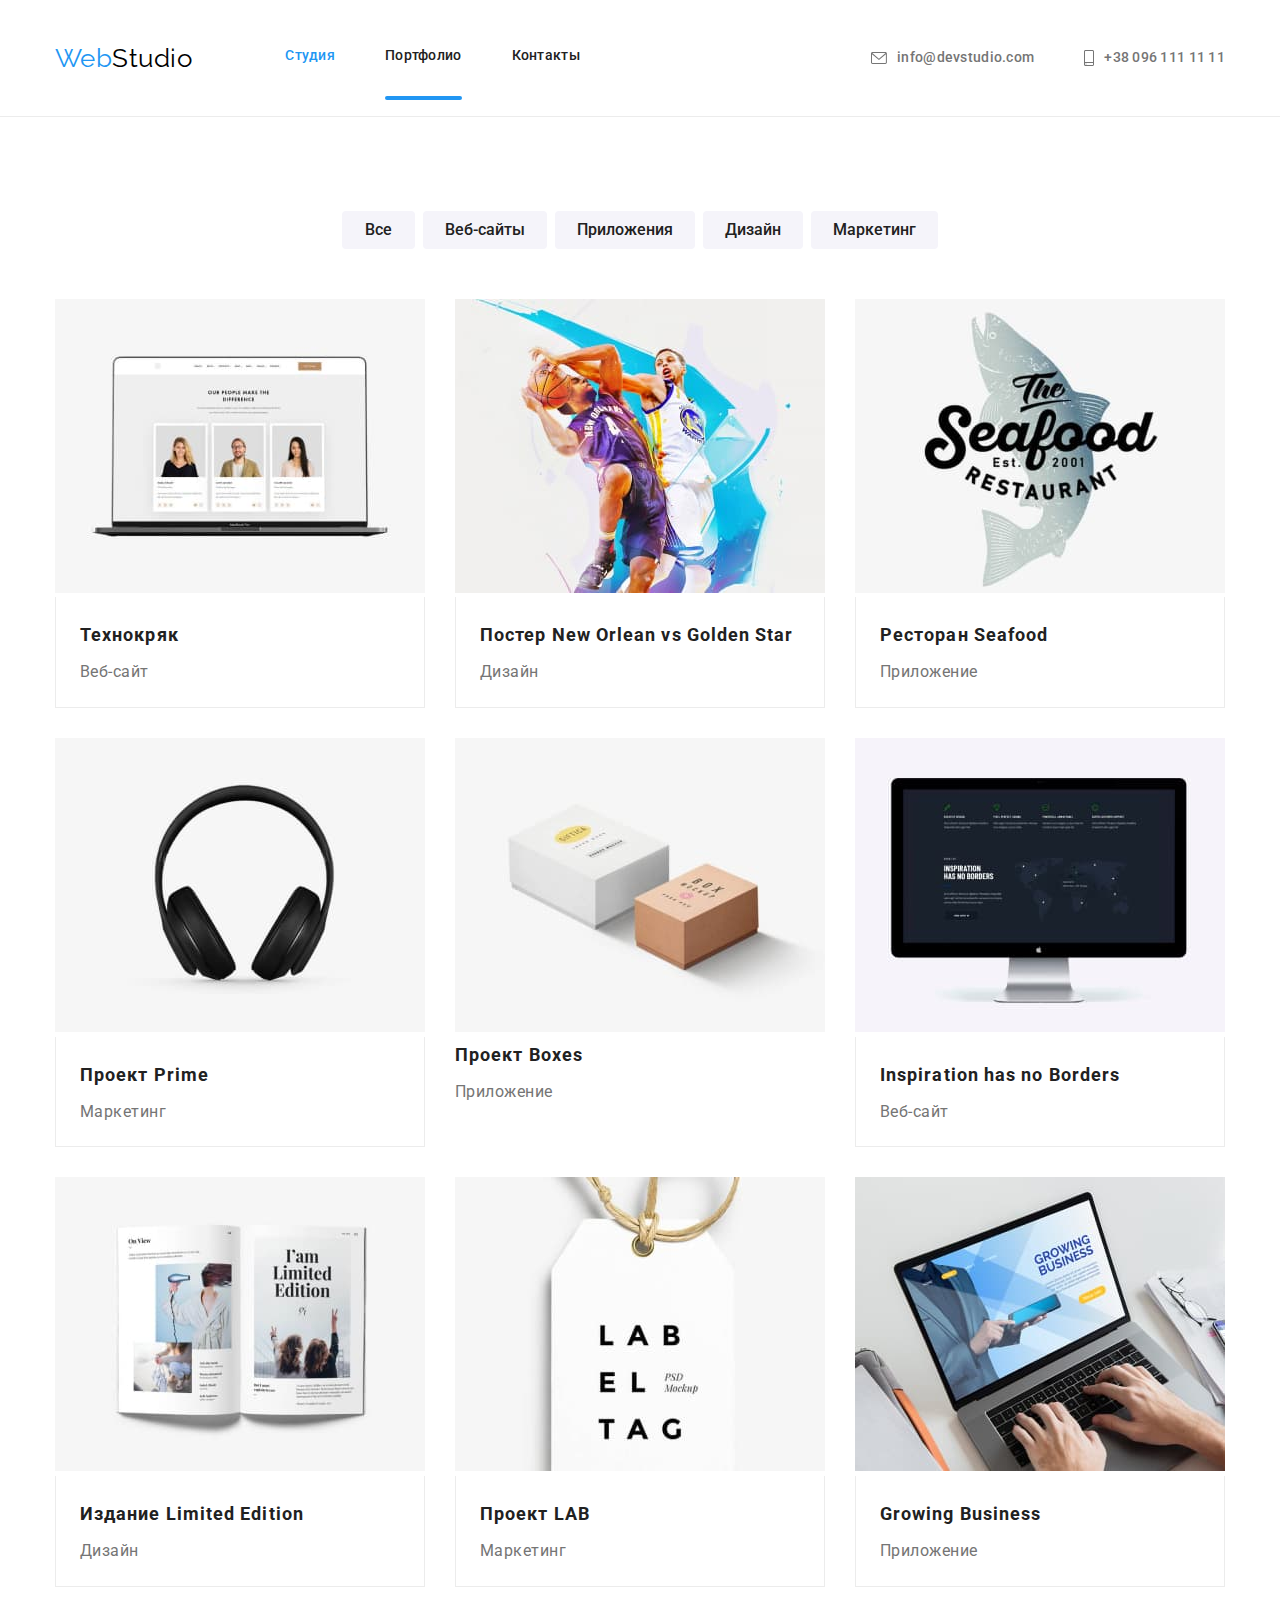
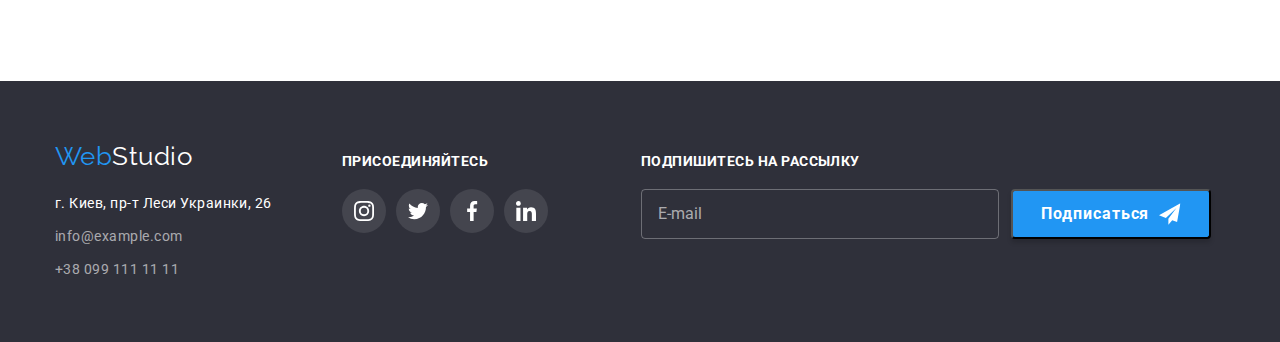
==== commit b973edd2: "Заполняет файлы Sass часть 1" ====
--- a/portfolio.html
+++ b/portfolio.html
@@ -9,7 +9,7 @@
     <link rel="stylesheet" href="https://cdnjs.cloudflare.com/ajax/libs/modern-normalize/1.0.0/modern-normalize.min.css">
     <link rel="stylesheet" href="./css/styles.css">
 </head>
-<body>
+<body class="body">
     <!--Шапка сайта-->
     <header class="header">
         <div class="container header__container">
@@ -18,15 +18,15 @@
                     Web<span class="header__logo--accent">Studio</span>
                 </a>
                 <ul class="header__list">
-                    <li class="header__item"><a class="header__link" href="./index.html">Студия</a></li>
-                    <li class="header__item header__item--current"><a class="header__link header__link--current" href="./portfolio.html">Портфолио</a></li>
+                    <li class="header__item"><a class="header__link header__link--current" href="./index.html">Студия</a></li>
+                    <li class="header__item header__item--current"><a class="header__link" href="./portfolio.html">Портфолио</a></li>
                     <li class="header__item"><a class="header__link" href="">Контакты</a></li>
                 </ul>
             </nav>
             <ul class="header__list">
                 <li class="header__item">
                     <a class="header__link header__link--color" href="mailto:info@devstudio.com">
-                        <svg class="header-icon">
+                        <svg class="header__icon">
                             <use href="./images/icons.svg#icon-envelope"></use>
                         </svg>
                         info@devstudio.com
@@ -34,7 +34,7 @@
                 </li>
                 <li class="header__item">
                     <a class="header__link header__link--color" href="tel:+380961111111">
-                        <svg class="header-icon header-icon--size">
+                        <svg class="header__icon header__icon--size">
                             <use href="./images/icons.svg#icon-smartphone"></use>
                         </svg>
                         +38 096 111 11 11
@@ -150,59 +150,59 @@
                 </div>
             </section>
         </main> 
-        <footer class="site-footer">
-            <div class="container">
-                <div class="logo-address">
-                    <a href="./index.html" class="logo-footer link">
-                        Web<span class="accent">Studio</span>
+        <footer class="footer">
+            <div class="container footer__container">
+                <div class="footer__div">
+                    <a href="./index.html" class="footer__link">
+                        Web<span class="footer__logo--accent">Studio</span>
                     </a>
                     <address>
-                        <ul class="address list">
-                            <li class="text">г. Киев, пр-т Леси Украинки, 26</li>
-                            <li><a class="link" href="mailto:info@example.com">info@example.com</a></li>
-                            <li><a class="link" href="tel:+380991111111">+38 099 111 11 11</a></li>
+                        <ul class="footer__list">
+                            <li class="footer__text">г. Киев, пр-т Леси Украинки, 26</li>
+                            <li><a class="footer__contact" href="mailto:info@example.com">info@example.com</a></li>
+                            <li><a class="footer__contact footer__contact--position" href="tel:+380991111111">+38 099 111 11 11</a></li>
                         </ul>
                     </address>
-                </div>    
-                <div class="social-footer">
-                    <p class="text">ПРИСОЕДИНЯЙТЕСЬ</p>
-                    <ul class="list">
-                        <li class="item-footer-social">
-                            <a class="footer-social" href="">
-                                <svg class="footer-social-icon">
+                </div>
+                <div class="footer__div--position">
+                    <p class="footer__appeal">ПРИСОЕДИНЯЙТЕСЬ</p>
+                    <ul class="footer__list footer__list--display">
+                        <li class="footer__item">
+                            <a class="footer__icon" href="">
+                                <svg class="footer__img">
                                     <use href="./images/icons.svg#icon-instagram"></use>
                                 </svg>
                             </a>
                         </li>
-                        <li class="item-footer-social">
-                            <a class="footer-social" href="">
-                                <svg class="footer-social-icon">
+                        <li class="footer__item">
+                            <a class="footer__icon" href="">
+                                <svg class="footer__img">
                                     <use href="./images/icons.svg#icon-twitter"></use>
                                 </svg>
                             </a>
                         </li>
-                        <li class="item-footer-social">
-                            <a class="footer-social" href="">
-                                <svg class="footer-social-icon">
+                        <li class="footer__item">
+                            <a class="footer__icon" href="">
+                                <svg class="footer__img">
                                     <use href="./images/icons.svg#icon-facebook"></use>
                                 </svg>
                             </a>
                         </li>
-                        <li class="item-footer-social">
-                            <a class="footer-social" href="">
-                                <svg class="footer-social-icon">
+                        <li class="footer__item">
+                            <a class="footer__icon" href="">
+                                <svg class="footer__img">
                                     <use href="./images/icons.svg#icon-linkedin"></use>
                                 </svg>
                             </a>
                         </li>
                     </ul>
                 </div>
-                <div class="subscription">
-                    <p class="text">ПОДПИШИТЕСЬ НА РАССЫЛКУ</p>
-                    <form class="form-footer">
-                        <input class="footer-input" type="email" name="email" placeholder="E-mail"/>
-                        <button type="submit" class="button-footer-submit">Подписаться
-                            <svg class="send" width="24px" height="24px">
+                <div>
+                    <p class="footer__appeal">ПОДПИШИТЕСЬ НА РАССЫЛКУ</p>
+                    <form class="footer__form">
+                        <input class="footer__input" type="email" name="email" placeholder="E-mail"/>
+                        <button type="submit" class="footer__button">Подписаться
+                            <svg class="footer__icon--margin" width="24px" height="24px">
                                 <use href="./images/icons.svg#icon-send"></use>
                             </svg>
                         </button>
--- a/css/styles.css
+++ b/css/styles.css
@@ -2,7 +2,7 @@
     --title-text-color: #212121;
     --primary-text-color: #757575;
 }
-body {
+.body {
     background: #FFFFFF;
     color: var(--primary-text-color);
     font-family: Roboto, sans-serif; 
@@ -14,9 +14,6 @@
     padding-right: 15px;
     margin-left: auto;
     margin-right: auto;
-}
-.header{
-    border-bottom: 1px solid #ECECEC;
 }
 .visualy-hidden {
     position: absolute !important;
@@ -42,7 +39,9 @@
     color: #000000;
 }
 /* Навигация сайта */
-
+.header{
+    border-bottom: 1px solid #ECECEC;
+}
 .header__container, .header__nav {
     display: flex;
     align-items: center;
@@ -73,19 +72,19 @@
 .header__link--color{
     color: var(--primary-text-color);
 }
-.header-icon{
+.header__icon{
     width: 16px;
     height: 12px;
     margin-right: 10px;
     fill: #757575;
     transition: fill 250ms cubic-bezier(0.4, 0, 0.2, 1);
 }
-.header-icon--size{
+.header__icon--size{
     width: 10px;
     height: 16px;
 }
-.header__link--color:hover .header-icon,
-.header__link--color:focus .header-icon {
+.header__link--color:hover .header__icon,
+.header__link--color:focus .header__icon {
     fill: #2196F3;
 }
 .header__link:hover,
@@ -494,12 +493,122 @@
     margin-top: 0px;
     margin-bottom: 0;
 }
-
-
-/* Кнопки */
-
-
-.button-footer-submit {
+/* Подвал */
+.footer {
+    background-color: #2F303A;
+    padding-top: 60px;
+    padding-bottom: 60px;
+}
+.footer__container {
+    display: flex;
+    align-items: flex-start;
+}
+.footer__div {
+    margin-right: 70px;
+}
+.footer__link {
+    text-decoration: none;
+    color: #2196F3;
+    font-family: Raleway;
+    font-size: 26px;
+    line-height: 1.19;
+    display: inline-block;
+    margin-bottom: 20px;
+}
+.footer__logo--accent{
+    color: #FFFFFF;
+}
+.footer__list {
+    padding: 0;
+    margin: 0;
+    list-style: none;
+}
+.footer__text{
+    color: #FFFFFF;
+    font-style: normal;
+    font-size: 14px;
+    line-height: 1.71;
+    margin-bottom: 9px;
+}
+.footer__contact {
+    text-decoration: none;
+    color: #FFFFFF99;
+    font-style: normal;
+    font-size: 14px;
+    line-height: 1.71;
+    display: inline-block;
+    margin-bottom: 9px;
+
+    transition: color 250ms cubic-bezier(0.4, 0, 0.2, 1);
+}
+.footer__contact--position{
+    margin-bottom: 0px;
+}
+.footer__contact:hover,
+.footer__contact:focus { 
+    color: #2196F3;
+}
+.footer__div--position {
+    margin-right: 93px;
+}
+.footer__appeal {
+    font-weight: bold;
+    font-size: 14px;
+    line-height: 16px;
+    text-transform: uppercase;
+    color: #FFFFFF;
+    margin-top: 12px;
+    margin-bottom: 20px;
+}
+.footer__list--display{
+    display: flex;
+    justify-content: center;
+    align-items: center;
+}
+.footer__item:not(:last-child) {
+    margin-right: 10px;
+}
+.footer__icon{
+    display: inline-flex;
+    justify-content: center;
+    align-items: center;
+    width: 44px;
+    height: 44px;
+    border-radius: 50%;
+    background: rgba(255, 255, 255, 0.1);
+
+    transition: background-color 250ms cubic-bezier(0.4, 0, 0.2, 1);
+}
+.footer__icon:hover,
+.footer__icon:focus{
+    background-color: #2196F3;
+}
+.footer__img {
+    width: 20px;
+    height: 20px;
+    fill: #FFFFFF;
+}
+
+.footer__form {
+    display: flex;
+}
+.footer__input {
+    color: white;
+    width: 358px;
+    height: 50px;
+    border: 1px solid rgba(255, 255, 255, 0.3);
+    border-radius: 4px;
+    background-color: transparent;
+    padding-top: 15px;
+    padding-left: 16px;
+    padding-bottom: 15px;
+}
+.footer__input::placeholder {
+    color: rgba(255, 255, 255, 0.6);
+    font-size: 16px;
+    line-height: 1.25;
+}
+.footer__button {
     cursor: pointer;
     display: flex;
     align-items: center;
@@ -518,143 +627,11 @@
     border-radius: 4px;
     min-width: 200px;
 }
-.button-footer-submit .send {
+.footer__icon--margin {
     margin-left: 10px;
 }
-.modal-form-button {
-    align-self: center;
-    width: 200px;
-    height: 50px;
-    background: #2196F3;
-    border-radius: 4px;
-    border: 0;
-
-    font-weight: bold;
-    font-size: 16px;
-    line-height: 1.87;
-    letter-spacing: 0.06em;
-    color: #FFFFFF;
-}
-.modal-form-button:hover {
-    cursor: pointer;
-    background: #188CE8;
-    box-shadow: 0px 4px 4px rgba(0, 0, 0, 0.15);
-}
-/* Подвал */
-.footer {
-    background-color: #2F303A;
-    padding-top: 60px;
-    padding-bottom: 60px;
-}
-.footer__container {
-    display: flex;
-    align-items: flex-start;
-}
-.footer-div {
-    margin-right: 70px;
-}
-.footer__link {
-    text-decoration: none;
-    color: #2196F3;
-    font-family: Raleway;
-    font-size: 26px;
-    line-height: 1.19;
-    display: inline-block;
-    margin-bottom: 20px;
-}
-.footer__logo--accent{
-    color: #FFFFFF;
-}
-.footer__list {
-    padding: 0;
-    margin: 0;
-    list-style: none;
-}
-.footer__text{
-    color: #FFFFFF;
-    font-style: normal;
-    font-size: 14px;
-    line-height: 1.71;
-    margin-bottom: 9px;
-}
-.footer__link {
-    color: #FFFFFF99;
-    font-style: normal;
-    font-size: 14px;
-    line-height: 1.71;
-    display: inline-block;
-    margin-bottom: 9px;
-
-    transition: color 250ms cubic-bezier(0.4, 0, 0.2, 1);
-}
-.footer__link--position{
-    margin-bottom: 0px;
-}
-.footer__link:hover,
-.footer__link:focus { 
-    color: #2196F3;
-}
-.footer__div--position {
-    margin-right: 93px;
-}
-.footer__appeal {
-    font-weight: bold;
-    font-size: 14px;
-    line-height: 16px;
-    text-transform: uppercase;
-    color: #FFFFFF;
-    margin-top: 12px;
-    margin-bottom: 20px;
-}
-.footer__list--display{
-    display: flex;
-    justify-content: center;
-    align-items: center;
-}
-.footer__item:not(:last-child) {
-    margin-right: 10px;
-}
-.footer__icon{
-    display: inline-flex;
-    justify-content: center;
-    align-items: center;
-    width: 44px;
-    height: 44px;
-    border-radius: 50%;
-    background: rgba(255, 255, 255, 0.1);
-
-    transition: background-color 250ms cubic-bezier(0.4, 0, 0.2, 1);
-}
-.footer__icon:hover,
-.footer__icon:focus{
-    background-color: #2196F3;
-}
-.footer__img {
-    width: 20px;
-    height: 20px;
-    fill: #FFFFFF;
-}
-
-.form-footer {
-    display: flex;
-}
-.footer-input {
-    color: white;
-    width: 358px;
-    height: 50px;
-    border: 1px solid rgba(255, 255, 255, 0.3);
-    border-radius: 4px;
-    background-color: transparent;
-    padding-top: 15px;
-    padding-left: 16px;
-    padding-bottom: 15px;
-}
-.footer-input::placeholder {
-    color: rgba(255, 255, 255, 0.6);
-    font-size: 16px;
-    line-height: 1.25;
-}
-/* Модальное окно */
+    /* Модальное окно */
+
 .backdrop {
     position: fixed;
     top: 0;
@@ -687,7 +664,7 @@
     border-radius: 4px;
     padding: 40px;
 }   
-.modal-button {
+.modal-window__button {
     position: absolute;
     top: 8px;
     right: 8px;
@@ -699,10 +676,10 @@
     box-sizing: border-box;
     padding: 0;
 }
-.modal-button:hover {
+.modal-window__button:hover {
     cursor: pointer;
 }
-.icon-close {
+.modal-window__icon {
     position: absolute;
     top: 50%;
     left: 50%;
@@ -710,10 +687,14 @@
 
     transition: fill 250ms cubic-bezier(0.4, 0, 0.2, 1);
 }
-.modal-button:hover .icon-close {
+.modal-window__button:hover .modal-window__icon {
     fill:  #2196F3;
 }
-.modal-window-text {
+.form {
+    display: flex;
+    flex-direction: column;
+}
+.form__text {
     font-weight: bold;
     font-size: 20px;
     line-height: 1.15;
@@ -722,22 +703,18 @@
     margin-top: 0;
     margin-bottom: 12px;
 }
-.modal-form {
-    display: flex;
-    flex-direction: column;
-}
-.modal-label {
+.form__label {
     font-size: 12px;
     line-height: 1.17;
     color: #757575;
     margin-bottom: 10px;
 }
-.modal-input-and-icon {
+.form__block {
     position: relative;
     display: block;
     margin-top: 4px;
 }
-.modal-input {
+.form__input {
     width: 100%;
     height: 40px;
     border: 1px solid rgba(33, 33, 33, 0.2);
@@ -746,11 +723,11 @@
 
     transition: border-color 250ms cubic-bezier(0.4, 0, 0.2, 1);
 }
-.modal-input:focus {
+.form__input:focus {
     border-color: #2196F3;
     outline: none;
 }
-.modal-icon {
+.form__icon {
     position: absolute;
     top: 50%;
     left: 15px;
@@ -758,7 +735,7 @@
 
     transition: fill 250ms cubic-bezier(0.4, 0, 0.2, 1);
 }
-.modal-input:focus + .modal-icon {
+.form__input:focus + .form__icon {
     fill: #2196F3;
 }
 /* Валидация
@@ -768,7 +745,7 @@
 .modal-input:required:focus:invalid {
     border-color: red;
 }*/
-.modal-message {
+.form__message {
     width: 100%;
     height: 120px;
     border: 1px solid rgba(33, 33, 33, 0.2);
@@ -777,17 +754,17 @@
     padding: 12px 16px;
     margin-top: 4px;
 }
-.modal-message::placeholder {
+.form__message::placeholder {
     font-size: 14px;
     line-height: 1.14;
     letter-spacing: 0.01em;
     color: rgba(117, 117, 117, 0.5);
 }
-.modal-message:focus {
+.form__message:focus {
     border-color: #2196F3;
     outline: none;
 }
-.modal-label-checkbox {
+.form__checkbox {
     position: relative;
     cursor: pointer;
     margin-top: 10px;
@@ -800,14 +777,14 @@
     color: #757575;
 
 }
-.checkbox-square {
+.form__checkbox-square {
     display: inline-block;
     vertical-align: middle;
 
     transition: opacity 250ms cubic-bezier(0.4, 0, 0.2, 1),
     fill 250ms cubic-bezier(0.4, 0, 0.2, 1);
 }
-.checkbox-mark {
+.form__checkbox-mark {
     position: absolute;
     top: 50%;
     transform: translateY(-50%);
@@ -817,13 +794,32 @@
 
     transition: opacity 250ms cubic-bezier(0.4, 0, 0.2, 1);
 } 
-.modal-checkbox:checked + .modal-label-checkbox>.checkbox-mark {
+.form__checkbox--view:checked + .form__checkbox>.form__checkbox-mark {
     opacity: 1;
 }
 
-.modal-checkbox:checked + .modal-label-checkbox>.checkbox-square {
+.form__checkbox--view:checked + .form__checkbox>.form__checkbox-square {
     opacity: 0;
 }
-.modal-checkbox:focus + .modal-label-checkbox>.checkbox-square {
+.form__checkbox--view:focus + .form__checkbox>.form__checkbox-square {
     fill: #2196F3;
 }
+.form__button {
+    align-self: center;
+    width: 200px;
+    height: 50px;
+    background: #2196F3;
+    border-radius: 4px;
+    border: 0;
+
+    font-weight: bold;
+    font-size: 16px;
+    line-height: 1.87;
+    letter-spacing: 0.06em;
+    color: #FFFFFF;
+}
+.form__button:hover {
+    cursor: pointer;
+    background: #188CE8;
+    box-shadow: 0px 4px 4px rgba(0, 0, 0, 0.15);
+}
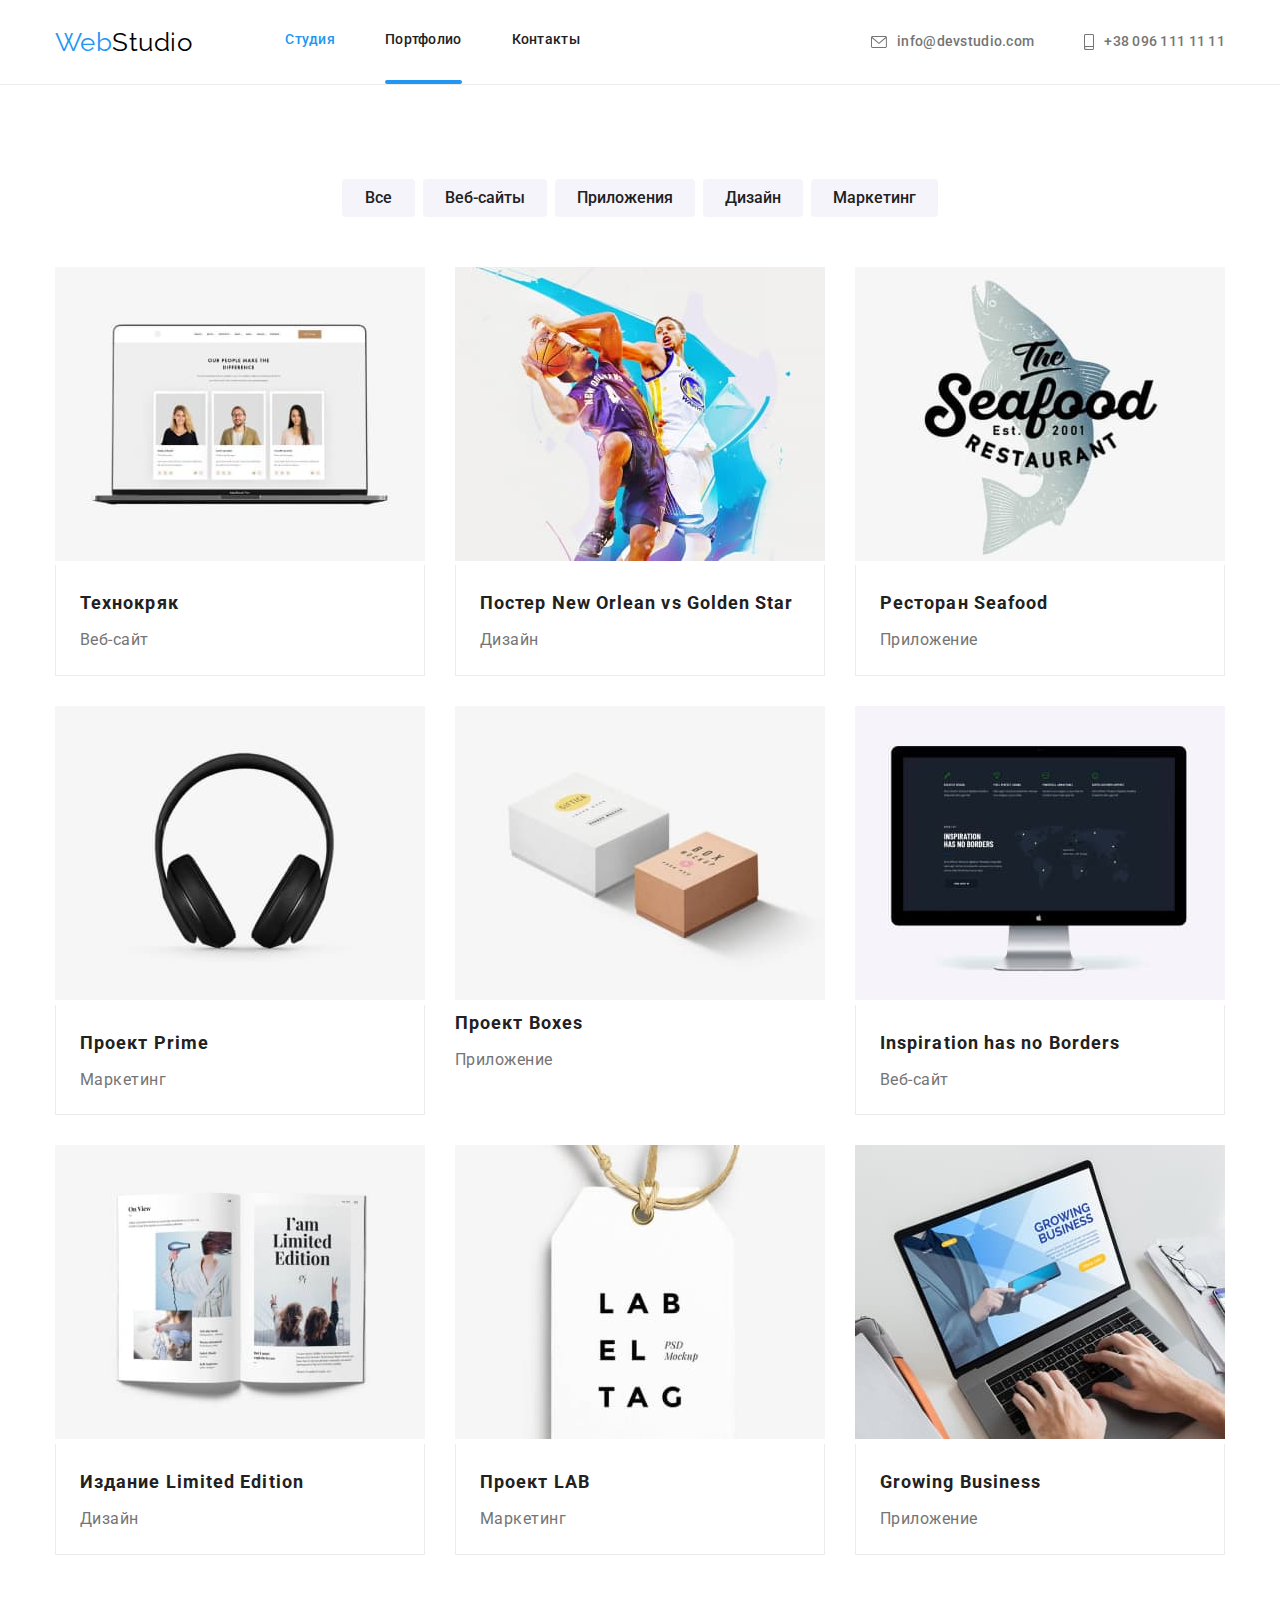
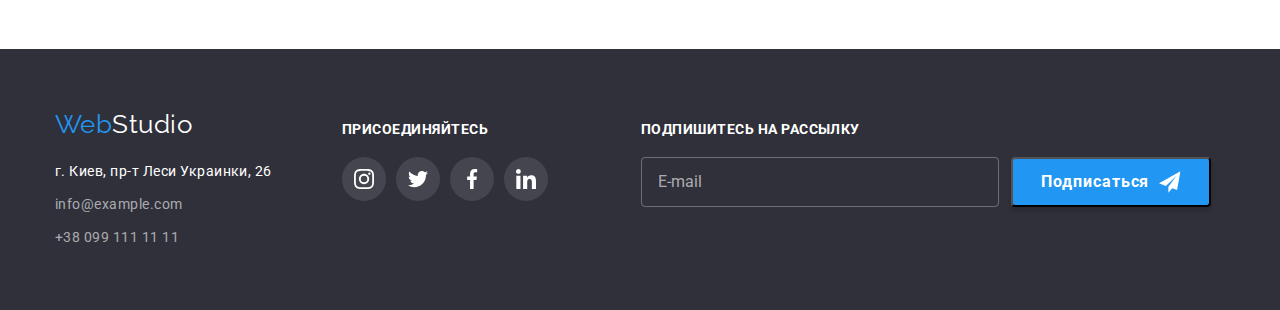
==== commit 9d6c1bc1: "Вносит правки в ДЗ" ====
--- a/portfolio.html
+++ b/portfolio.html
@@ -7,7 +7,7 @@
     <title>Портфолио</title>
     <link href="https://fonts.googleapis.com/css2?family=Raleway:wght@700&family=Roboto:wght@400;500;700;900&display=swap" rel="stylesheet">
     <link rel="stylesheet" href="https://cdnjs.cloudflare.com/ajax/libs/modern-normalize/1.0.0/modern-normalize.min.css">
-    <link rel="stylesheet" href="./css/styles.css">
+    <link rel="stylesheet" href="./css/main.min.css">
 </head>
 <body class="body">
     <!--Шапка сайта-->
@@ -159,8 +159,8 @@
                     <address>
                         <ul class="footer__list">
                             <li class="footer__text">г. Киев, пр-т Леси Украинки, 26</li>
-                            <li><a class="footer__contact" href="mailto:info@example.com">info@example.com</a></li>
-                            <li><a class="footer__contact footer__contact--position" href="tel:+380991111111">+38 099 111 11 11</a></li>
+                            <li><a class="footer__item" href="mailto:info@example.com">info@example.com</a></li>
+                            <li><a class="footer__item footer__item--position" href="tel:+380991111111">+38 099 111 11 11</a></li>
                         </ul>
                     </address>
                 </div>
--- a/css/main.min.css
+++ b/css/main.min.css
@@ -0,0 +1,4 @@
+.body{background:#fff;color:#757575;font-family:Roboto,sans-serif;letter-spacing:0.03em}.container{width:1200px;padding-left:15px;padding-right:15px;margin-left:auto;margin-right:auto}.visualy-hidden{position:absolute !important;clip:rect(1px 1px 1px 1px);clip:rect(1px, 1px, 1px, 1px);padding:0 !important;border:0 !important;height:1px !important;width:1px !important;overflow:hidden}.header__logo{text-decoration:none;margin-right:93px;color:#2196F3;font-family:Raleway,sans-serif;font-size:26px;line-height:1.19}.header__logo--accent{color:#000000}.footer__logo--accent{color:#fff}.header{border-bottom:1px solid #ECECEC}.header__container,.header__nav{display:-webkit-box;display:-ms-flexbox;display:flex;-webkit-box-align:center;-ms-flex-align:center;align-items:center}.header__list{display:-webkit-box;display:-ms-flexbox;display:flex;margin-top:0;margin-bottom:0;margin-left:auto;padding:0;list-style:none}.header__item{margin-top:0;margin-bottom:0}.header__item:not(:last-child){margin-right:50px}.header__item--current::after{content:"";display:block;height:4px;background:#2196F3;border-radius:2px}.header__link{display:-webkit-box;display:-ms-flexbox;display:flex;-webkit-box-align:center;-ms-flex-align:center;align-items:center;padding-top:32px;padding-bottom:32px;text-decoration:none;color:#212121;font-weight:500;font-size:14px;line-height:1.14;letter-spacing:0.02em;-webkit-transition:color 250ms cubic-bezier(0.4, 0, 0.2, 1);transition:color 250ms cubic-bezier(0.4, 0, 0.2, 1)}.header__link--color{color:#757575}.header__link:hover,.header__link:focus{color:#2196F3}.header__link--current{color:#2196F3}.header__icon{width:16px;height:12px;margin-right:10px;fill:#757575;-webkit-transition:fill 250ms cubic-bezier(0.4, 0, 0.2, 1);transition:fill 250ms cubic-bezier(0.4, 0, 0.2, 1)}.header__icon--size{width:10px;height:16px}.header__link--color:hover .header__icon,.header__link--color:focus .header__icon{fill:#2196F3}.hero{background-color:#C4C4C4;height:600px;max-width:1600px;text-align:center;margin-left:auto;margin-right:auto;padding-top:200px;padding-bottom:200px;background-image:-webkit-gradient(linear, left top, right top, from(rgba(47,48,58,0.4)), to(rgba(47,48,58,0.4))),url(../images/hero.jpg);background-image:linear-gradient(to right, rgba(47,48,58,0.4), rgba(47,48,58,0.4)),url(../images/hero.jpg);background-position:center;background-repeat:no-repeat;background-size:cover}.hero__title{color:#FFFFFF;font-weight:900;font-size:44px;line-height:1.36;letter-spacing:0.06em;text-transform:uppercase;margin-top:0px;margin-bottom:30px}.hero__button{cursor:pointer;color:#fff;background-color:#2196F3;font-weight:700;font-size:16px;line-height:1.87;letter-spacing:0.06em;border:0px;-webkit-box-shadow:0px 4px 4px rgba(0,0,0,0.15);box-shadow:0px 4px 4px rgba(0,0,0,0.15);border-radius:4px;padding:10px 32px;min-width:200px;-webkit-transition:background-color 250ms cubic-bezier(0.4, 0, 0.2, 1);transition:background-color 250ms cubic-bezier(0.4, 0, 0.2, 1)}.hero__button:hover,.hero__button:focus{background-color:#188CE8}.section-features{padding-top:94px;padding-bottom:47px}.section-features__list{display:-webkit-box;display:-ms-flexbox;display:flex;padding:0;margin:0;list-style:none}.section-features__item:not(:last-child){margin-right:30px}.section-features__icon{display:-webkit-box;display:-ms-flexbox;display:flex;-webkit-box-pack:center;-ms-flex-pack:center;justify-content:center;-webkit-box-align:center;-ms-flex-align:center;align-items:center;height:120px;background-color:#F5F4FA;border-radius:4px;margin-right:0;margin-bottom:30px}.section-features__img{width:70px;height:70px}.section-features__title{color:#212121;font-weight:700;font-size:14px;line-height:1.14;text-transform:uppercase;margin-top:0px;margin-bottom:10px}.section-features__text{font-size:14px;line-height:1.71;margin-top:0px;margin-bottom:0px}.section-job{padding-top:47px;padding-bottom:94px}.section-job__title{color:#212121;font-size:36px;line-height:1.17;text-align:center;margin-top:0px;margin-bottom:50px}.section-job__list{display:-webkit-box;display:-ms-flexbox;display:flex;padding:0;margin:0;list-style:none}.section-job__item{position:relative}.section-job__item:not(:last-child){margin-right:30px}.section-job__picture{display:block}.section-job__description{width:370px;background:rgba(47,48,58,0.8);position:absolute;bottom:0}.section-job__text{color:#fff;font-weight:700;font-size:14px;line-height:1.14;text-transform:uppercase;text-align:center;padding-top:27px;padding-bottom:27px;margin-top:0;margin-bottom:0}.section-team{background-color:#F5F4FA;padding-top:94px;padding-bottom:94px}.section-team__title{color:#212121;font-size:36px;line-height:1.17;text-align:center;margin-top:0px;margin-bottom:50px}.section-team__list{display:-webkit-box;display:-ms-flexbox;display:flex;-webkit-box-pack:center;-ms-flex-pack:center;justify-content:center;padding:0;margin:0;list-style:none}.section-team__item{background-color:#fff;-webkit-box-shadow:0px 1px 3px rgba(0,0,0,0.12),0px 1px 1px rgba(0,0,0,0.14),0px 2px 1px rgba(0,0,0,0.2);box-shadow:0px 1px 3px rgba(0,0,0,0.12),0px 1px 1px rgba(0,0,0,0.14),0px 2px 1px rgba(0,0,0,0.2);border-radius:0px 0px 4px 4px}.section-team__item:not(:last-child){margin-right:30px}.section-team__foto{display:block}.section-team__description{padding-top:30px;padding-bottom:30px}.section-team__name{color:#212121;font-weight:500;font-size:16px;line-height:1.19;margin-top:0px;margin-bottom:10px;text-align:center}.section-team__text{font-size:16px;line-height:1.19;margin-top:0px;margin-bottom:16px;text-align:center}.section-team__item-icons:not(:last-child){margin-right:10px}.section-team__link{display:-webkit-inline-box;display:-ms-inline-flexbox;display:inline-flex;-webkit-box-pack:center;-ms-flex-pack:center;justify-content:center;-webkit-box-align:center;-ms-flex-align:center;align-items:center;width:44px;height:44px;border-radius:50%;-webkit-transition:background-color 250ms cubic-bezier(0.4, 0, 0.2, 1);transition:background-color 250ms cubic-bezier(0.4, 0, 0.2, 1)}.section-team__link:hover,.section-team__link:focus{background-color:#2196F3}.section-team__icon{width:20px;height:20px;fill:#AFB1B8;-webkit-transition:fill 250ms cubic-bezier(0.4, 0, 0.2, 1);transition:fill 250ms cubic-bezier(0.4, 0, 0.2, 1)}.section-team__link:hover .section-team__icon,.section-team__link:focus .section-team__icon{fill:#fff}.section-clients{padding-top:94px;padding-bottom:94px}.section-clients__title{color:#212121;font-size:36px;line-height:1.17;text-align:center;margin-top:0px;margin-bottom:50px}.section-clients__list{display:-webkit-box;display:-ms-flexbox;display:flex;padding:0;margin:0;list-style:none}.section-clients__item{width:170px;height:92px;border:1px solid #AFB1B8;-webkit-box-sizing:border-box;box-sizing:border-box;border-radius:4px;display:-webkit-box;display:-ms-flexbox;display:flex;-webkit-box-pack:center;-ms-flex-pack:center;justify-content:center;-webkit-box-align:center;-ms-flex-align:center;align-items:center;-webkit-transition:fill 250ms cubic-bezier(0.4, 0, 0.2, 1),border 250ms cubic-bezier(0.4, 0, 0.2, 1);transition:fill 250ms cubic-bezier(0.4, 0, 0.2, 1),border 250ms cubic-bezier(0.4, 0, 0.2, 1)}.section-clients__item:not(:last-child){margin-right:30px}.section-clients__item:hover,.section-clients__item:focus{border:1px solid #2196F3;fill:#2196F3}.section-clients__link{display:-webkit-box;display:-ms-flexbox;display:flex;-webkit-box-pack:center;-ms-flex-pack:center;justify-content:center;-webkit-box-align:center;-ms-flex-align:center;align-items:center;width:170px;height:92px}.section-clients__icon{width:106px;height:60px;fill:#AFB1B8;-webkit-transition:fill 250ms cubic-bezier(0.4, 0, 0.2, 1);transition:fill 250ms cubic-bezier(0.4, 0, 0.2, 1)}.section-clients__link:hover .section-clients__icon,.section-clients__link:focus .section-clients__icon{fill:#2196F3}.section-portfolio{padding-top:94px;padding-bottom:94px}.section-portfolio__list-buttons{display:-webkit-box;display:-ms-flexbox;display:flex;-webkit-box-pack:center;-ms-flex-pack:center;justify-content:center;margin-bottom:50px;margin-right:0;margin-left:0;margin-top:0;padding:0;list-style:none}.section-portfolio__button{cursor:pointer;color:#212121;background-color:#F5F4FA;font-family:inherit;font-weight:500;font-size:16px;line-height:1.62;text-align:center;border:0px;border-radius:4px;padding:6px 22px;min-width:73px;-webkit-transition:background-color 250ms cubic-bezier(0.4, 0, 0.2, 1),color 250ms cubic-bezier(0.4, 0, 0.2, 1),-webkit-box-shadow 250ms cubic-bezier(0.4, 0, 0.2, 1);transition:background-color 250ms cubic-bezier(0.4, 0, 0.2, 1),color 250ms cubic-bezier(0.4, 0, 0.2, 1),-webkit-box-shadow 250ms cubic-bezier(0.4, 0, 0.2, 1);transition:background-color 250ms cubic-bezier(0.4, 0, 0.2, 1),color 250ms cubic-bezier(0.4, 0, 0.2, 1),box-shadow 250ms cubic-bezier(0.4, 0, 0.2, 1);transition:background-color 250ms cubic-bezier(0.4, 0, 0.2, 1),color 250ms cubic-bezier(0.4, 0, 0.2, 1),box-shadow 250ms cubic-bezier(0.4, 0, 0.2, 1),-webkit-box-shadow 250ms cubic-bezier(0.4, 0, 0.2, 1)}.section-portfolio__button:hover,.section-portfolio__button:focus{background-color:#2196F3;color:#fff;-webkit-box-shadow:0px 3px 1px rgba(0,0,0,0.1),0px 1px 2px rgba(0,0,0,0.08),0px 2px 2px rgba(0,0,0,0.12);box-shadow:0px 3px 1px rgba(0,0,0,0.1),0px 1px 2px rgba(0,0,0,0.08),0px 2px 2px rgba(0,0,0,0.12)}.section-portfolio__list{display:-webkit-box;display:-ms-flexbox;display:flex;-ms-flex-wrap:wrap;flex-wrap:wrap;padding:0;margin-right:0;margin-left:-30px;margin-top:-30px;margin-bottom:0;list-style:none}.section-portfolio__item{width:370px;-ms-flex-preferred-size:calc(100% / 3 - 30px);flex-basis:calc(100% / 3 - 30px);margin-left:30px;margin-top:30px;-webkit-transition:-webkit-box-shadow 250ms cubic-bezier(0.4, 0, 0.2, 1);transition:-webkit-box-shadow 250ms cubic-bezier(0.4, 0, 0.2, 1);transition:box-shadow 250ms cubic-bezier(0.4, 0, 0.2, 1);transition:box-shadow 250ms cubic-bezier(0.4, 0, 0.2, 1), -webkit-box-shadow 250ms cubic-bezier(0.4, 0, 0.2, 1)}.section-portfolio__item--indent:not(:last-child){margin-right:8px}.section-portfolio__item:hover{-webkit-box-shadow:0px 4px 4px rgba(0,0,0,0.25);box-shadow:0px 4px 4px rgba(0,0,0,0.25)}.section-portfolio__overlay{position:absolute;top:0;left:0;background:rgba(33,150,243,0.9);font-size:18px;line-height:1.56;color:#fff;width:100%;height:100%;padding:63px 24px;margin:0;overflow:auto;opacity:0;-webkit-transform:translateY(100%);transform:translateY(100%);-webkit-transition:-webkit-transform 250ms cubic-bezier(0.4, 0, 0.2, 1);transition:-webkit-transform 250ms cubic-bezier(0.4, 0, 0.2, 1);transition:transform 250ms cubic-bezier(0.4, 0, 0.2, 1);transition:transform 250ms cubic-bezier(0.4, 0, 0.2, 1), -webkit-transform 250ms cubic-bezier(0.4, 0, 0.2, 1)}.section-portfolio__item:hover .section-portfolio__overlay{-webkit-transform:translateY(0%);transform:translateY(0%);opacity:1}.section-portfolio__div{border:1px solid #ECECEC;border-top:0;padding:20px 24px 20px 24px}.section-portfolio__div--position{position:relative;overflow:hidden}.section-portfolio__title{color:#212121;font-size:18px;line-height:2;letter-spacing:0.06em;margin-top:0;margin-bottom:4px}.section-portfolio__text{font-size:16px;line-height:1.87;margin-top:0px;margin-bottom:0}.footer{background-color:#2F303A;padding-top:60px;padding-bottom:60px}.footer__container{display:-webkit-box;display:-ms-flexbox;display:flex;-webkit-box-align:start;-ms-flex-align:start;align-items:flex-start}.footer__div{margin-right:70px}.footer__link{text-decoration:none;color:#2196F3;font-family:Raleway;font-size:26px;line-height:1.19;display:inline-block;margin-bottom:20px}.footer__list{padding:0;margin:0;list-style:none}.footer__text{color:#fff;font-style:normal;font-size:14px;line-height:1.71;margin-bottom:9px}.footer__item{text-decoration:none;color:#FFFFFF99;font-style:normal;font-size:14px;line-height:1.71;display:inline-block;margin-bottom:9px;-webkit-transition:color 250ms cubic-bezier(0.4, 0, 0.2, 1);transition:color 250ms cubic-bezier(0.4, 0, 0.2, 1)}.footer__item--position{margin-bottom:0px}.footer__item:hover,.footer__item:focus{color:#2196F3}.footer__item:not(:last-child){margin-right:10px}.footer__div--position{margin-right:93px}.footer__appeal{font-weight:bold;font-size:14px;line-height:16px;text-transform:uppercase;color:#fff;margin-top:12px;margin-bottom:20px}.footer__list--display{display:-webkit-box;display:-ms-flexbox;display:flex;-webkit-box-pack:center;-ms-flex-pack:center;justify-content:center;-webkit-box-align:center;-ms-flex-align:center;align-items:center}.footer__icon{display:-webkit-inline-box;display:-ms-inline-flexbox;display:inline-flex;-webkit-box-pack:center;-ms-flex-pack:center;justify-content:center;-webkit-box-align:center;-ms-flex-align:center;align-items:center;width:44px;height:44px;border-radius:50%;background:rgba(255,255,255,0.1);-webkit-transition:background-color 250ms cubic-bezier(0.4, 0, 0.2, 1);transition:background-color 250ms cubic-bezier(0.4, 0, 0.2, 1)}.footer__icon:hover,.footer__icon:focus{background-color:#2196F3}.footer__icon--margin{margin-left:10px}.footer__img{width:20px;height:20px;fill:#fff}.footer__form{display:-webkit-box;display:-ms-flexbox;display:flex}.footer__input{color:#fff;width:358px;height:50px;border:1px solid rgba(255,255,255,0.3);border-radius:4px;background-color:transparent;padding-top:15px;padding-left:16px;padding-bottom:15px}.footer__input::-webkit-input-placeholder{color:rgba(255,255,255,0.6);font-size:16px;line-height:1.25}.footer__input:-ms-input-placeholder{color:rgba(255,255,255,0.6);font-size:16px;line-height:1.25}.footer__input::-ms-input-placeholder{color:rgba(255,255,255,0.6);font-size:16px;line-height:1.25}.footer__input::placeholder{color:rgba(255,255,255,0.6);font-size:16px;line-height:1.25}.footer__button{cursor:pointer;display:-webkit-box;display:-ms-flexbox;display:flex;-webkit-box-align:center;-ms-flex-align:center;align-items:center;margin-left:12px;padding:10px 28px;width:200px;height:50px;font-weight:bold;font-size:16px;line-height:1.87;letter-spacing:0.06em;text-align:center;color:#fff;background:#2196F3;-webkit-box-shadow:0px 4px 4px rgba(0,0,0,0.15);box-shadow:0px 4px 4px rgba(0,0,0,0.15);border-radius:4px;min-width:200px}.backdrop{position:fixed;top:0;left:0;width:100vw;height:100vh;z-index:100;background:rgba(0,0,0,0.2);opacity:0;visibility:hidden;pointer-events:none;-webkit-transition:opacity 250ms linear,+ visibility 250ms linear;transition:opacity 250ms linear,+ visibility 250ms linear}.is-hidden{opacity:1;visibility:visible;pointer-events:auto}.modal-window{position:absolute;top:50%;left:50%;-webkit-transform:translate(-50%, -50%);transform:translate(-50%, -50%);width:528px;height:581px;background:#fff;-webkit-box-shadow:0px 1px 3px rgba(0,0,0,0.12),0px 1px 1px rgba(0,0,0,0.14),0px 2px 1px rgba(0,0,0,0.2);box-shadow:0px 1px 3px rgba(0,0,0,0.12),0px 1px 1px rgba(0,0,0,0.14),0px 2px 1px rgba(0,0,0,0.2);border-radius:4px;padding:40px}.modal-window__button{position:absolute;top:8px;right:8px;width:30px;height:30px;background:#fff;border:1px solid rgba(0,0,0,0.1);border-radius:50%;-webkit-box-sizing:border-box;box-sizing:border-box;padding:0}.modal-window__button:hover{cursor:pointer}.modal-window__icon{position:absolute;top:50%;left:50%;-webkit-transform:translate(-50%, -50%);transform:translate(-50%, -50%);-webkit-transition:fill 250ms cubic-bezier(0.4, 0, 0.2, 1);transition:fill 250ms cubic-bezier(0.4, 0, 0.2, 1)}.modal-window__button:hover .modal-window__icon{fill:#2196F3}.form{display:-webkit-box;display:-ms-flexbox;display:flex;-webkit-box-orient:vertical;-webkit-box-direction:normal;-ms-flex-direction:column;flex-direction:column}.form__text{font-weight:bold;font-size:20px;line-height:1.15;text-align:center;color:#212121;margin-top:0;margin-bottom:12px}.form__label{font-size:12px;line-height:1.17;color:#757575;margin-bottom:10px}.form__block{position:relative;display:block;margin-top:4px}.form__input{width:100%;height:40px;border:1px solid rgba(33,33,33,0.2);border-radius:4px;padding-left:42px;-webkit-transition:border-color 250ms cubic-bezier(0.4, 0, 0.2, 1);transition:border-color 250ms cubic-bezier(0.4, 0, 0.2, 1)}.form__input:focus{border-color:#2196F3;outline:none}.form__icon{position:absolute;top:50%;left:15px;-webkit-transform:translateY(-50%);transform:translateY(-50%);-webkit-transition:fill 250ms cubic-bezier(0.4, 0, 0.2, 1);transition:fill 250ms cubic-bezier(0.4, 0, 0.2, 1)}.form__input:focus+.form__icon{fill:#2196F3}.form__message{width:100%;height:120px;border:1px solid rgba(33,33,33,0.2);border-radius:4px;resize:none;padding:12px 16px;margin-top:4px}.form__message::-webkit-input-placeholder{font-size:14px;line-height:1.14;letter-spacing:0.01em;color:rgba(117,117,117,0.5)}.form__message:-ms-input-placeholder{font-size:14px;line-height:1.14;letter-spacing:0.01em;color:rgba(117,117,117,0.5)}.form__message::-ms-input-placeholder{font-size:14px;line-height:1.14;letter-spacing:0.01em;color:rgba(117,117,117,0.5)}.form__message::placeholder{font-size:14px;line-height:1.14;letter-spacing:0.01em;color:rgba(117,117,117,0.5)}.form__message:focus{border-color:#2196F3;outline:none}.form__checkbox{position:relative;cursor:pointer;margin-top:10px;margin-bottom:20px;margin-right:auto;margin-left:auto;font-size:14px;line-height:1.71;color:#757575}.form__checkbox-square{display:inline-block;vertical-align:middle;-webkit-transition:opacity 250ms cubic-bezier(0.4, 0, 0.2, 1),fill 250ms cubic-bezier(0.4, 0, 0.2, 1);transition:opacity 250ms cubic-bezier(0.4, 0, 0.2, 1),fill 250ms cubic-bezier(0.4, 0, 0.2, 1)}.form__checkbox--view:checked+.form__checkbox>.form__checkbox-square{opacity:0}.form__checkbox--view:focus+.form__checkbox>.form__checkbox-square{fill:#2196F3}.form__checkbox-mark{position:absolute;top:50%;-webkit-transform:translateY(-50%);transform:translateY(-50%);left:0;opacity:0;margin-right:7px;-webkit-transition:opacity 250ms cubic-bezier(0.4, 0, 0.2, 1);transition:opacity 250ms cubic-bezier(0.4, 0, 0.2, 1)}.form__checkbox--view:checked+.form__checkbox>.form__checkbox-mark{opacity:1}.form__button{-ms-flex-item-align:center;-ms-grid-row-align:center;align-self:center;width:200px;height:50px;background:#2196F3;border-radius:4px;border:0;font-weight:bold;font-size:16px;line-height:1.87;letter-spacing:0.06em;color:#fff}.form__button:hover{cursor:pointer;background:#188CE8;-webkit-box-shadow:0px 4px 4px rgba(0,0,0,0.15);box-shadow:0px 4px 4px rgba(0,0,0,0.15)}
+/*# sourceMappingURL=main.min.css.map */